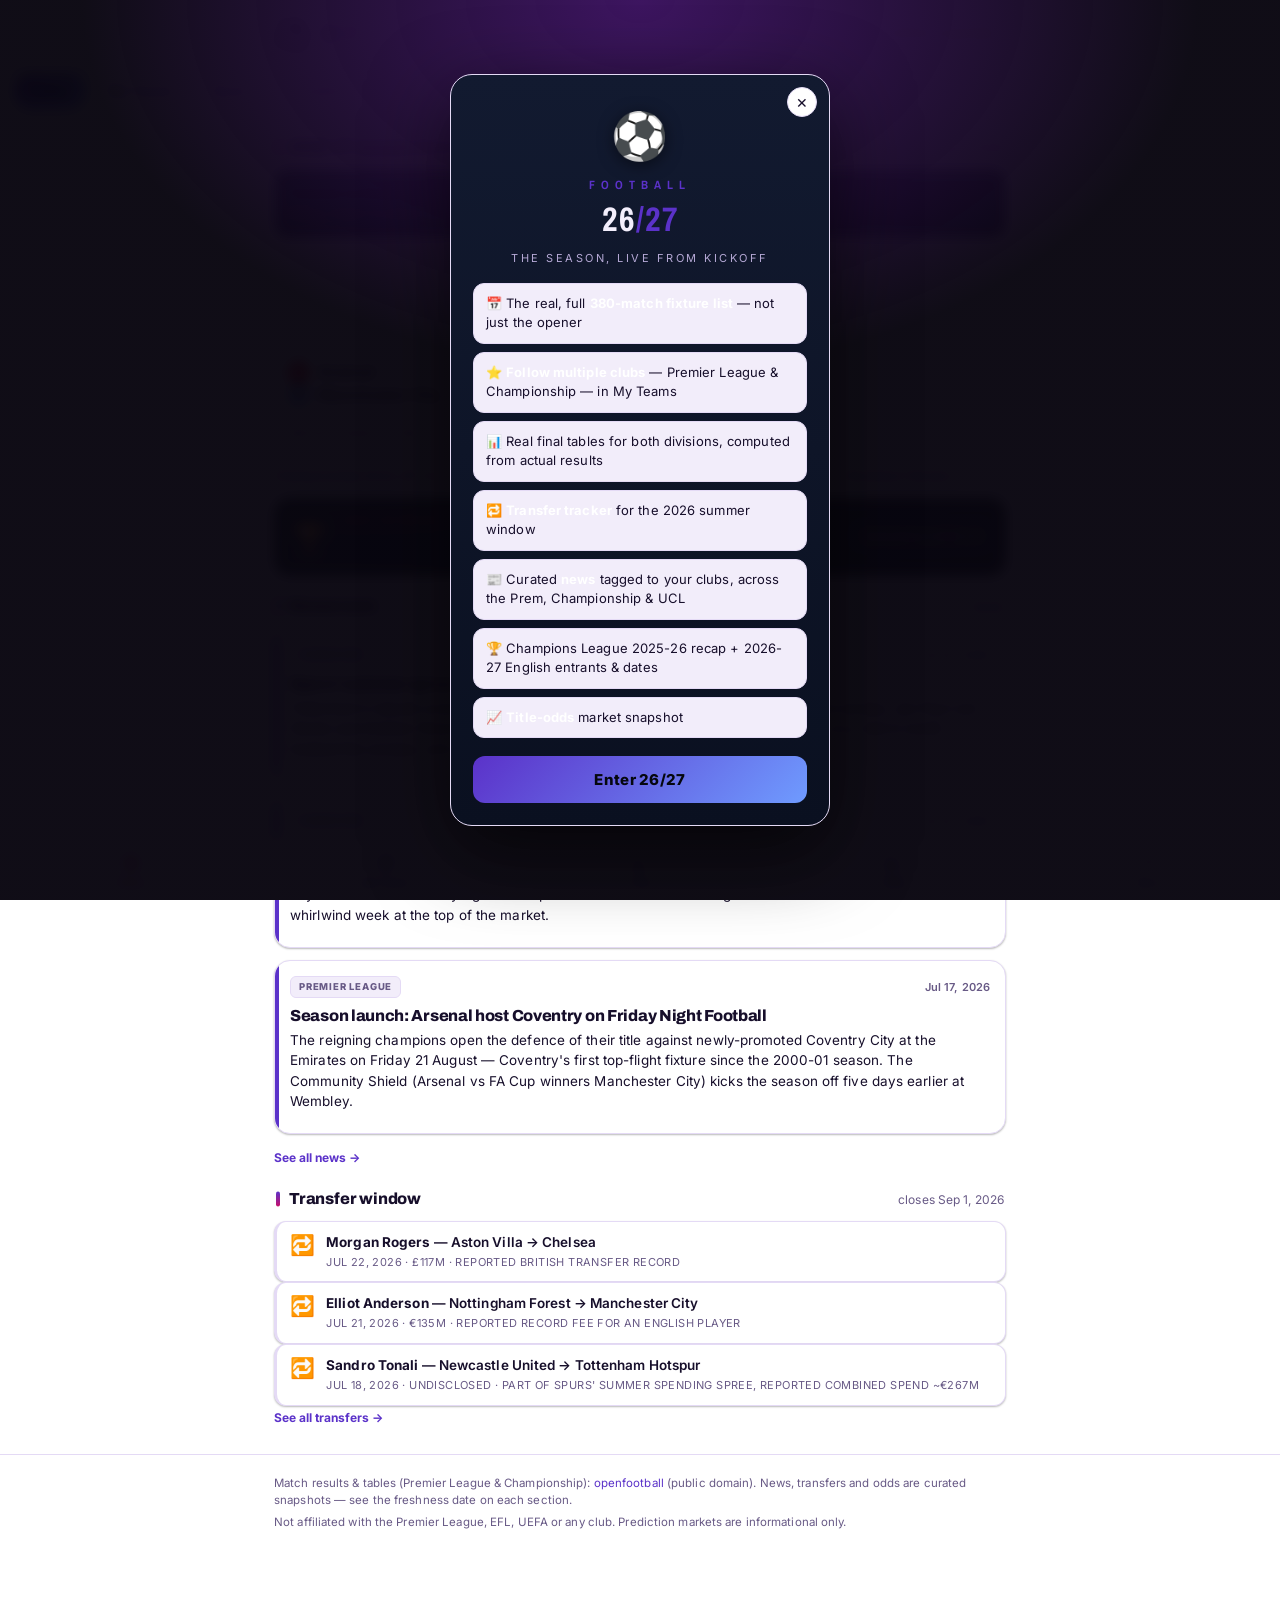
==== football-hub/index.html @ 328b657c "Rebrand: "Premier League 26/27" -> "Football 26/27 Season" Swap the eyebrow/short brand from PREMIER" ====
<!DOCTYPE html>
<html lang="en">
<head>
<meta charset="utf-8" />
<meta name="viewport" content="width=device-width, initial-scale=1, viewport-fit=cover" />
<meta name="theme-color" content="#0a0713" media="(prefers-color-scheme: dark)" />
<meta name="theme-color" content="#f8f5fc" media="(prefers-color-scheme: light)" />
<meta name="color-scheme" content="dark light" />
<meta name="description" content="Football 26/27 Season — one-stop live hub for the new season across the Premier League, Championship and UEFA Champions League: table, the real full fixture list, favourite-club tracking, news, transfers, and prediction markets." />
<meta name="apple-mobile-web-app-capable" content="yes" />
<meta name="mobile-web-app-capable" content="yes" />
<meta name="apple-mobile-web-app-status-bar-style" content="black-translucent" />
<meta name="apple-mobile-web-app-title" content="Football 26/27" />
<meta name="format-detection" content="telephone=no" />
<title>Football 26/27 Season — Live Hub</title>
<link rel="icon" href="data:image/svg+xml,%3Csvg xmlns='http://www.w3.org/2000/svg' viewBox='0 0 100 100'%3E%3Ctext y='.9em' font-size='90'%3E%E2%9A%BD%3C/text%3E%3C/svg%3E" />
<link rel="apple-touch-icon" href="icon.svg" />
<link rel="manifest" href="manifest.webmanifest" />
<link rel="preconnect" href="https://fonts.googleapis.com" />
<link rel="preconnect" href="https://fonts.gstatic.com" crossorigin />
<link href="https://fonts.googleapis.com/css2?family=Archivo:wght@500;600;700;800&family=Archivo+Narrow:wght@600;700;800&family=Inter:wght@400;500;600;700&display=swap" rel="stylesheet" />
<link rel="stylesheet" href="assets/styles.css" />
</head>
<body>
<div id="ptr" class="ptr" aria-hidden="true"><span class="ptr-spin"></span></div>
<header class="app-header">
  <div class="wrap header-inner">
    <div class="brand">
      <span class="brand-ball">⚽</span>
      <div class="brand-text">
        <span class="brand-eyebrow">Football</span>
        <h1>26<span>/27</span></h1>
        <p>Prem · Championship · UCL · My Teams</p>
      </div>
    </div>
    <div class="header-right">
      <button class="fav-btn" id="favBtn" title="Choose your club">⭐ <span id="favBtnLabel">Club</span></button>
      <div class="live-pill" id="livePill" title="Data freshness">
        <span class="dot"></span><span id="liveLabel">Loading…</span>
      </div>
    </div>
  </div>
</header>

<div class="fav-sheet" id="favSheet" hidden>
  <div class="fav-panel">
    <div class="fav-head"><h3>Choose your clubs</h3><button id="favClose" class="fav-x">✕</button></div>
    <input id="favSearch" type="search" placeholder="Search 44 clubs — Premier League &amp; Championship…" />
    <div class="fav-list" id="favList"></div>
  </div>
</div>

<nav class="tabs" id="tabs">
  <button class="tab is-active" data-view="today">Today</button>
  <button class="tab" data-view="myteams">My Teams</button>
  <button class="tab" data-view="news">News</button>
  <button class="tab" data-view="transfers">Transfers</button>
  <button class="tab" data-view="table">Table</button>
  <button class="tab" data-view="fixtures">Fixtures</button>
  <button class="tab" data-view="teams">Teams</button>
  <button class="tab" data-view="ucl">Champions League</button>
  <button class="tab" data-view="odds">Odds</button>
</nav>

<main class="wrap" id="main">
  <div id="view" class="view"></div>
</main>

<nav class="bottom-nav" id="bottomNav">
  <button class="navbtn on" data-view="today">
    <svg viewBox="0 0 24 24" aria-hidden="true"><path d="M3 11l9-8 9 8M5 9v11h5v-6h4v6h5V9"/></svg><span>Home</span>
  </button>
  <button class="navbtn" data-view="myteams">
    <svg viewBox="0 0 24 24" aria-hidden="true"><path d="M12 17.3l-5.5 3 1.5-6L3 10l6.2-.5L12 4l2.8 5.5L21 10l-5 4.3 1.5 6z"/></svg><span>My Teams</span>
  </button>
  <button class="navbtn" data-view="table">
    <svg viewBox="0 0 24 24" aria-hidden="true"><path d="M4 20V10M10 20V4M16 20v-7M22 20H2"/></svg><span>Table</span>
  </button>
  <button class="navbtn" data-view="odds">
    <svg viewBox="0 0 24 24" aria-hidden="true"><path d="M3 3v18h18M7 15l4-5 3 3 5-7"/></svg><span>Odds</span>
  </button>
  <button class="navbtn" id="moreBtn">
    <svg viewBox="0 0 24 24" aria-hidden="true"><circle cx="5" cy="12" r="1.6"/><circle cx="12" cy="12" r="1.6"/><circle cx="19" cy="12" r="1.6"/></svg><span>More</span>
  </button>
</nav>

<div class="fav-sheet" id="moreSheet" hidden>
  <div class="fav-panel">
    <div class="fav-head"><h3>All sections</h3><button id="moreClose" class="fav-x">✕</button></div>
    <div class="more-list" id="moreList"></div>
  </div>
</div>

<footer class="app-footer">
  <div class="wrap">
    <p>Match results &amp; tables (Premier League &amp; Championship): <a href="https://github.com/openfootball/football.json" target="_blank" rel="noopener">openfootball</a> (public domain). News, transfers and odds are curated snapshots — see the freshness date on each section.</p>
    <p>Not affiliated with the Premier League, EFL, UEFA or any club. Prediction markets are informational only.</p>
  </div>
</footer>

<div id="toast" class="toast" hidden></div>

<div class="launch" id="launch" hidden>
  <div class="launch-card">
    <button class="fav-x launch-x" id="launchClose" aria-label="Close">✕</button>
    <div class="launch-mark">⚽</div>
    <span class="launch-eyebrow">Football</span>
    <h2 class="launch-title">26<span>/27</span></h2>
    <p class="launch-sub">The season, live from kickoff</p>
    <ul class="launch-list">
      <li>📅 The real, full <b>380-match fixture list</b> — not just the opener</li>
      <li>⭐ <b>Follow multiple clubs</b> — Premier League &amp; Championship — in My Teams</li>
      <li>📊 Real final tables for both divisions, computed from actual results</li>
      <li>🔁 <b>Transfer tracker</b> for the 2026 summer window</li>
      <li>📰 Curated <b>news</b> tagged to your clubs, across the Prem, Championship &amp; UCL</li>
      <li>🏆 Champions League 2025-26 recap + 2026-27 English entrants &amp; dates</li>
      <li>📈 <b>Title-odds</b> market snapshot</li>
    </ul>
    <button class="launch-enter" id="launchEnter">Enter 26/27</button>
  </div>
</div>

<script src="assets/app.js"></script>
<script>
  if ('serviceWorker' in navigator && location.protocol.startsWith('http')) {
    window.addEventListener('load', () => {
      navigator.serviceWorker.register('sw.js').then(reg => {
        reg.update();
        document.addEventListener('visibilitychange', () => { if (!document.hidden) reg.update(); });
        reg.addEventListener('updatefound', () => {
          const nw = reg.installing;
          if (nw) nw.addEventListener('statechange', () => {
            if (nw.state === 'installed' && navigator.serviceWorker.controller) nw.postMessage('skipWaiting');
          });
        });
      }).catch(() => {});
      let reloaded = false;
      navigator.serviceWorker.addEventListener('controllerchange', () => {
        if (reloaded) return; reloaded = true; location.reload();
      });
    });
  }
</script>
</body>
</html>
---- football-hub/assets/styles.css ----
:root{
  --bg:#0a0713; --bg2:#130c22; --card:#1a1130; --card2:#241a3f;
  --ink:#f3eefc; --muted:#a191c4; --line:#33254f;
  --accent:#ff2882; --accent2:#8c5cff; --warn:#ffb547; --live:#ff4d62;
  --gold:#ffd166; --radius:16px;
  --maxw:760px;
}
*{box-sizing:border-box}
html,body{margin:0;padding:0}
body{
  background:radial-gradient(1200px 640px at 50% -12%, #3d1560 0%, #08050f 58%) fixed;
  color:var(--ink);
  font:15px/1.5 -apple-system,BlinkMacSystemFont,"Segoe UI",Roboto,Helvetica,Arial,sans-serif;
  -webkit-font-smoothing:antialiased; padding-bottom:60px;
}
a{color:var(--accent2);text-decoration:none}
.wrap{max-width:var(--maxw);margin:0 auto;padding:0 14px}

/* Header */
.app-header{position:sticky;top:0;z-index:30;background:rgba(11,16,32,.82);backdrop-filter:blur(12px);border-bottom:1px solid var(--line)}
.header-inner{display:flex;align-items:center;justify-content:space-between;padding-top:10px;padding-bottom:10px}
.brand{display:flex;align-items:center;gap:10px}
.brand-ball{font-size:30px;filter:drop-shadow(0 2px 4px rgba(0,0,0,.4))}
.brand-text h1{margin:0;font-size:19px;letter-spacing:.3px;font-weight:800}
.brand-text h1 span{color:var(--accent)}
.brand-text p{margin:0;font-size:11px;color:var(--muted);text-transform:uppercase;letter-spacing:1.5px}
.live-pill{display:flex;align-items:center;gap:7px;font-size:12px;font-weight:700;background:var(--card);border:1px solid var(--line);padding:6px 11px;border-radius:999px;color:var(--muted)}
.live-pill .dot{width:8px;height:8px;border-radius:50%;background:var(--muted)}
.live-pill.ok .dot{background:var(--accent);box-shadow:0 0 0 0 rgba(61,220,151,.7);animation:pulse 2s infinite}
.live-pill.ok{color:var(--accent)}
.live-pill.warn .dot{background:var(--warn)} .live-pill.warn{color:var(--warn)}
@keyframes pulse{0%{box-shadow:0 0 0 0 rgba(61,220,151,.6)}70%{box-shadow:0 0 0 7px rgba(61,220,151,0)}100%{box-shadow:0 0 0 0 rgba(61,220,151,0)}}

/* Tabs */
.tabs{position:sticky;top:54px;z-index:20;background:rgba(11,16,32,.9);backdrop-filter:blur(10px);display:flex;gap:6px;overflow-x:auto;padding:8px 14px;border-bottom:1px solid var(--line);-webkit-overflow-scrolling:touch;scrollbar-width:none}
.tabs::-webkit-scrollbar{display:none}
.tab{flex:0 0 auto;background:var(--card);color:var(--muted);border:1px solid var(--line);padding:8px 15px;border-radius:999px;font-size:13px;font-weight:700;cursor:pointer;white-space:nowrap;transition:.15s}
.tab.is-active{background:linear-gradient(135deg,var(--accent2),#7aa2ff);color:#08122e;border-color:transparent}

main{padding-top:16px}
.view{animation:fade .25s ease}
@keyframes fade{from{opacity:0;transform:translateY(4px)}to{opacity:1;transform:none}}

/* Section heads */
.sec-title{display:flex;align-items:baseline;justify-content:space-between;margin:18px 2px 10px}
.sec-title h2{margin:0;font-size:16px;font-weight:800}
.sec-title .meta{font-size:12px;color:var(--muted)}
.subtle{color:var(--muted);font-size:12.5px}

/* Match card */
.match{display:block;background:var(--card);border:1px solid var(--line);border-radius:14px;padding:11px 13px;margin-bottom:9px}
.match .top{display:flex;justify-content:space-between;align-items:center;font-size:11px;color:var(--muted);margin-bottom:8px;gap:8px}
.match .rows{display:grid;grid-template-columns:1fr auto;gap:4px 10px;align-items:center}
.team{display:flex;align-items:center;gap:9px;min-width:0}
.team .flag{font-size:21px;line-height:1;flex:0 0 auto}
.team .name{font-weight:700;white-space:nowrap;overflow:hidden;text-overflow:ellipsis}
.team.win .name{color:#fff}
.team.loss .name{color:var(--muted)}
.score{font-variant-numeric:tabular-nums;font-weight:800;font-size:17px;min-width:20px;text-align:center}
.score.dim{color:var(--muted);font-weight:700}
.badge{font-size:10px;font-weight:800;letter-spacing:.5px;padding:3px 7px;border-radius:6px;text-transform:uppercase}
.badge.ft{background:#22305c;color:#aebbe6}
.badge.live{background:var(--live);color:#fff;animation:blink 1.4s infinite}
.badge.soon{background:#243a2f;color:var(--accent)}
.badge.sched{background:#222b4d;color:var(--muted)}
@keyframes blink{50%{opacity:.55}}
.match .foot{display:flex;flex-wrap:wrap;gap:6px 12px;margin-top:9px;padding-top:9px;border-top:1px dashed var(--line);font-size:11.5px;color:var(--muted)}
.match .foot .tv{color:var(--ink);font-weight:600}
.kick{font-variant-numeric:tabular-nums;font-weight:700;color:var(--ink)}
.kick small{color:var(--muted);font-weight:500}
.scorers{margin-top:8px;font-size:11px;color:var(--muted);display:flex;flex-wrap:wrap;gap:2px 14px}
.scorers b{color:var(--ink);font-weight:600}

/* Filters */
.filters{display:flex;gap:8px;flex-wrap:wrap;margin-bottom:6px;position:sticky;top:104px;z-index:10;padding:8px 0;background:linear-gradient(var(--bg),rgba(11,16,32,.0))}
.filters input,.filters select{background:var(--card);border:1px solid var(--line);color:var(--ink);border-radius:10px;padding:9px 11px;font-size:13px;font-weight:600;min-width:0}
.filters input{flex:1}
.daygroup{margin-bottom:6px}
.daygroup .dayhead{position:sticky;top:150px;z-index:5;font-size:12px;font-weight:800;letter-spacing:.5px;text-transform:uppercase;color:var(--accent);background:var(--bg);padding:10px 2px 6px}

/* Group/standings */
.grid{display:grid;grid-template-columns:1fr;gap:12px}
@media(min-width:560px){.grid.two{grid-template-columns:1fr 1fr}}
.gcard{background:var(--card);border:1px solid var(--line);border-radius:14px;overflow:hidden}
.gcard h3{margin:0;padding:11px 13px;font-size:14px;background:var(--card2);border-bottom:1px solid var(--line);display:flex;justify-content:space-between}
.gcard h3 .tag{color:var(--muted);font-weight:600;font-size:11px}
table.stand{width:100%;border-collapse:collapse;font-size:12.5px}
table.stand th,table.stand td{padding:7px 8px;text-align:center}
table.stand th{color:var(--muted);font-weight:700;font-size:10.5px;text-transform:uppercase;letter-spacing:.4px;border-bottom:1px solid var(--line)}
table.stand td.t{text-align:left;font-weight:700}
table.stand td.t .flag{margin-right:7px}
table.stand tr.qual td.pos{color:var(--accent);font-weight:800}
table.stand tr td.pos{color:var(--muted);font-weight:700}
table.stand td.pts{font-weight:800;color:#fff}
table.stand tbody tr+tr td{border-top:1px solid rgba(38,49,90,.5)}

/* Teams */
.tgrid{display:grid;grid-template-columns:repeat(auto-fill,minmax(150px,1fr));gap:9px}
.tcard{background:var(--card);border:1px solid var(--line);border-radius:12px;padding:11px 12px;display:flex;align-items:center;gap:10px}
.tcard .flag{font-size:26px}
.tcard .nm{font-weight:700;font-size:13.5px;line-height:1.2}
.tcard .gp{font-size:11px;color:var(--muted)}

/* Venues */
.vcard{background:var(--card);border:1px solid var(--line);border-radius:14px;padding:13px;margin-bottom:10px}
.vcard .vh{display:flex;justify-content:space-between;align-items:flex-start;gap:10px}
.vcard h3{margin:0;font-size:15px}
.vcard .city{color:var(--muted);font-size:12.5px;margin-top:2px}
.vcard .cc{font-size:22px}
.vmeta{display:flex;flex-wrap:wrap;gap:6px;margin-top:10px}
.chip{font-size:11px;font-weight:700;background:var(--card2);border:1px solid var(--line);color:var(--muted);padding:4px 9px;border-radius:999px}
.chip.hot{color:var(--gold);border-color:#5a4a1e}
.chip.acc{color:var(--accent)}

/* Predictions */
.banner{background:linear-gradient(135deg,#1b2a52,#162043);border:1px solid var(--line);border-radius:14px;padding:14px;margin-bottom:14px;font-size:13px;color:var(--muted)}
.banner b{color:var(--ink)}
.odds-row{display:flex;align-items:center;gap:11px;background:var(--card);border:1px solid var(--line);border-radius:12px;padding:10px 12px;margin-bottom:8px}
.odds-row .rank{font-weight:800;color:var(--muted);width:20px;text-align:center;font-variant-numeric:tabular-nums}
.odds-row .flag{font-size:22px}
.odds-row .nm{font-weight:700;flex:1}
.odds-row .bar{flex:1.4;height:8px;background:#0d1430;border-radius:999px;overflow:hidden;max-width:160px}
.odds-row .bar i{display:block;height:100%;background:linear-gradient(90deg,var(--accent2),var(--accent));border-radius:999px}
.odds-row .pct{font-weight:800;font-variant-numeric:tabular-nums;width:48px;text-align:right}
.btnrow{display:flex;gap:10px;margin:14px 0}
.btn{flex:1;text-align:center;background:linear-gradient(135deg,var(--accent2),#7aa2ff);color:#08122e;font-weight:800;padding:12px;border-radius:12px}
.btn.alt{background:var(--card);color:var(--ink);border:1px solid var(--line)}

/* News & commentary */
.news{display:flex;flex-direction:column;gap:8px}
.news-item{display:flex;gap:11px;align-items:flex-start;background:var(--card);border:1px solid var(--line);border-left:3px solid var(--accent);border-radius:12px;padding:11px 13px}
.news-item .ni-ic{font-size:20px;line-height:1.2;flex:0 0 auto}
.news-item .ni-text{font-weight:600;font-size:13.5px;line-height:1.35}
.news-item .ni-meta{font-size:11px;color:var(--muted);margin-top:3px;text-transform:uppercase;letter-spacing:.4px}

/* Clickable news teasers */
.news-link{width:100%;text-align:left;cursor:pointer;font:inherit;color:inherit}
.news-link:active{transform:scale(.995)}
.meta-link{background:none;border:0;color:var(--accent2);font-size:12px;font-weight:700;cursor:pointer;padding:0}

.empty{text-align:center;color:var(--muted);padding:40px 10px;font-size:13.5px}
.app-footer{margin-top:26px;border-top:1px solid var(--line);padding:16px 0;color:var(--muted);font-size:11.5px}
.app-footer p{margin:4px 0}
.hint{font-size:11.5px;color:var(--muted);margin:2px 2px 12px}

/* =====================================================================
   MODERN / iOS ADDITIONS
   ===================================================================== */
*{ -webkit-tap-highlight-color:transparent }
body{ padding-bottom:calc(72px + env(safe-area-inset-bottom)); overscroll-behavior-y:none }
.wrap{ padding-left:max(14px,env(safe-area-inset-left)); padding-right:max(14px,env(safe-area-inset-right)) }
.app-header{ padding-top:env(safe-area-inset-top) }
.tabs{ top:calc(54px + env(safe-area-inset-top)) }
.filters{ top:calc(104px + env(safe-area-inset-top)) }
.daygroup .dayhead{ top:calc(150px + env(safe-area-inset-top)) }
.tab,.navbtn,.chipbtn,.cmt-chip,.btn,.fav-btn,.fav-item{ touch-action:manipulation }

/* Header right cluster + favourite button */
.header-right{display:flex;align-items:center;gap:8px}
.fav-btn{background:var(--card);border:1px solid var(--line);color:var(--muted);font-size:12px;font-weight:800;
  padding:6px 11px;border-radius:999px;cursor:pointer;display:flex;align-items:center;gap:5px;white-space:nowrap}
.fav-btn.set{color:var(--gold);border-color:#5a4a1e}
.fav-btn span{max-width:90px;overflow:hidden;text-overflow:ellipsis}

/* Favourite picker sheet */
.fav-sheet{position:fixed;inset:0;z-index:60;background:rgba(4,8,20,.6);backdrop-filter:blur(4px);
  display:flex;align-items:flex-end;justify-content:center}
.fav-sheet[hidden]{display:none}   /* author display must not override the hidden attribute */
.fav-panel{background:var(--bg2);border:1px solid var(--line);border-radius:18px 18px 0 0;width:100%;max-width:var(--maxw);
  max-height:80vh;display:flex;flex-direction:column;padding:14px;padding-bottom:calc(14px + env(safe-area-inset-bottom));animation:sheet .25s ease}
@keyframes sheet{from{transform:translateY(30px);opacity:0}to{transform:none;opacity:1}}
@media(min-width:560px){.fav-sheet{align-items:center}.fav-panel{border-radius:18px}}
.fav-head{display:flex;justify-content:space-between;align-items:center;margin-bottom:10px}
.fav-head h3{margin:0;font-size:16px}
.fav-x{background:var(--card);border:1px solid var(--line);color:var(--ink);border-radius:999px;width:30px;height:30px;cursor:pointer;font-size:14px}
#favSearch{background:var(--card);border:1px solid var(--line);color:var(--ink);border-radius:10px;padding:10px 12px;font-size:14px;margin-bottom:10px}
.fav-list{overflow-y:auto;display:grid;grid-template-columns:1fr 1fr;gap:7px;-webkit-overflow-scrolling:touch}
.fav-item{display:flex;align-items:center;gap:8px;background:var(--card);border:1px solid var(--line);color:var(--ink);
  border-radius:10px;padding:10px;font-size:13px;font-weight:700;cursor:pointer;text-align:left}
.fav-item.on{border-color:var(--accent2);background:var(--card2)}
.fav-item .flag{font-size:20px}

/* "More" menu (full section switcher from the bottom bar) */
.more-list{display:grid;grid-template-columns:1fr 1fr;gap:8px;overflow-y:auto;-webkit-overflow-scrolling:touch}
.more-item{display:flex;align-items:center;gap:11px;background:var(--card);border:1px solid var(--line);color:var(--ink);
  border-radius:12px;padding:14px 13px;font-size:14px;font-weight:700;cursor:pointer;text-align:left;transition:.15s}
.more-item.on{border-color:var(--accent2);background:var(--card2);color:var(--accent2)}
.more-item .mi-ic{font-size:20px;line-height:1}
.more-build{grid-column:1 / -1;text-align:center;font-size:10.5px;font-weight:700;color:var(--muted);
  letter-spacing:.2px;padding-top:6px;margin-top:2px;border-top:1px dashed var(--line)}

/* iOS bottom navigation */
.bottom-nav{position:fixed;left:0;right:0;bottom:0;z-index:40;display:flex;justify-content:space-around;
  background:rgba(11,16,32,.92);backdrop-filter:blur(14px);border-top:1px solid var(--line);
  padding:6px 4px calc(6px + env(safe-area-inset-bottom))}
.navbtn{flex:1;background:none;border:0;color:var(--muted);display:flex;flex-direction:column;align-items:center;gap:3px;
  padding:6px 2px;cursor:pointer;font-size:10px;font-weight:700}
.navbtn svg{width:22px;height:22px;fill:none;stroke:currentColor;stroke-width:2;stroke-linecap:round;stroke-linejoin:round}
.navbtn.on{color:var(--accent)}
.navbtn.on svg{stroke:var(--accent)}

/* Favourite team banner / section */
.fav-wrap{margin-bottom:6px}
.fav-banner{display:flex;align-items:center;gap:14px;background:linear-gradient(135deg,#16224a,#101936);
  border:1px solid var(--line);border-left:4px solid var(--gold);border-radius:16px;padding:14px;margin-bottom:12px}
.fav-banner .fav-flag{font-size:42px;line-height:1}
.fav-banner h2{margin:0;font-size:22px;font-weight:800;letter-spacing:.3px}
.fav-banner .fav-sub{font-size:12px;color:var(--muted);text-transform:uppercase;letter-spacing:.8px;margin-top:3px;display:flex;align-items:center;gap:8px}

/* Live hero panel */
.live-hero{background:linear-gradient(135deg,#16224a,#101936);border:1px solid var(--line);border-radius:18px;padding:14px;margin-bottom:14px}
.live-hero.is-live{border-color:rgba(255,77,98,.45)}
.lh-top{display:flex;justify-content:space-between;align-items:center;font-size:11px;color:var(--muted);text-transform:uppercase;letter-spacing:.6px;margin-bottom:12px}
.lh-min{font-weight:800;color:var(--live)}
.lh-teams{display:grid;grid-template-columns:1fr auto 1fr;align-items:center;gap:10px;margin-bottom:6px}
.lh-team{display:flex;flex-direction:column;align-items:center;gap:6px;text-align:center;min-width:0}
.lh-team .flag{font-size:38px;line-height:1}
.lh-team .nm{font-weight:700;font-size:13px;white-space:nowrap;overflow:hidden;text-overflow:ellipsis;max-width:100%}
.lh-score{font-size:30px;font-weight:800;font-variant-numeric:tabular-nums;text-align:center;white-space:nowrap}
.lh-score small{display:block;font-size:10px;color:var(--muted);font-weight:700;text-transform:uppercase;letter-spacing:.5px;margin-top:2px}
.statbars{display:flex;flex-direction:column;gap:10px;margin-top:10px}
.statbar{display:grid;grid-template-columns:42px 1fr 42px;align-items:center;gap:8px;font-size:12px;font-weight:700;font-variant-numeric:tabular-nums}
.statbar .lbl{grid-column:1/4;text-align:center;color:var(--muted);font-size:10px;text-transform:uppercase;letter-spacing:.5px;margin-bottom:-5px}
.sb-track{height:8px;background:#0d1430;border-radius:999px;overflow:hidden;display:flex}
.sb-track i{height:100%}
.sb-track .a{background:linear-gradient(90deg,var(--accent2),#7aa2ff)}
.sb-track .b{background:linear-gradient(90deg,#ff7d57,var(--live))}
.match-meta{display:flex;flex-wrap:wrap;gap:6px 14px;margin-top:12px;font-size:11.5px;color:var(--muted)}

/* Countdown */
.countdown{display:flex;gap:8px;justify-content:center;margin:12px 0 2px}
.cd-box{background:var(--card2);border:1px solid var(--line);border-radius:10px;padding:8px 10px;min-width:52px;text-align:center}
.cd-box b{display:block;font-size:20px;font-weight:800;font-variant-numeric:tabular-nums}
.cd-box span{font-size:9px;color:var(--muted);text-transform:uppercase;letter-spacing:.5px}

/* Commentary picker + timeline */
.cmt-pick{display:flex;gap:8px;overflow-x:auto;padding-bottom:8px;scrollbar-width:none;margin-bottom:8px}
.cmt-pick::-webkit-scrollbar{display:none}
.cmt-chip{flex:0 0 auto;background:var(--card);border:1px solid var(--line);color:var(--ink);border-radius:12px;padding:8px 12px;font-size:14px;font-weight:700;cursor:pointer;white-space:nowrap;display:flex;gap:6px;align-items:center}
.cmt-chip.on{border-color:var(--accent2);background:var(--card2)}
.cmt-chip .ldot{width:7px;height:7px;border-radius:50%;background:var(--live);animation:blink 1.4s infinite}
.timeline{list-style:none;margin:0;padding:0}
.timeline li{display:grid;grid-template-columns:44px 1fr;gap:10px;padding:10px 0;border-bottom:1px solid rgba(38,49,90,.4)}
.tl-min{font-weight:800;color:var(--accent);font-variant-numeric:tabular-nums;font-size:12px;text-align:right;padding-top:1px}
.tl-body{font-size:13.5px;line-height:1.4}
.tl-goal .tl-body{font-weight:700}
.tl-var .tl-body{color:var(--warn)}
.tl-ft .tl-body,.tl-ht .tl-body{font-weight:700;color:#fff}
.tl-tag{display:inline-block;font-size:10px;font-weight:800;text-transform:uppercase;letter-spacing:.4px;padding:2px 6px;border-radius:6px;background:#3a2a52;color:#e0b3ff;margin-right:6px}

/* Player stat table */
.stat-controls{display:flex;gap:7px;overflow-x:auto;padding-bottom:8px;margin-bottom:8px;scrollbar-width:none}
.stat-controls::-webkit-scrollbar{display:none}
.chipbtn{flex:0 0 auto;background:var(--card);border:1px solid var(--line);color:var(--muted);padding:8px 14px;border-radius:999px;font-size:13px;font-weight:700;cursor:pointer;white-space:nowrap}
.chipbtn.on{background:linear-gradient(135deg,var(--accent2),#7aa2ff);color:#08122e;border-color:transparent}
.ptable-wrap{overflow-x:auto;border:1px solid var(--line);border-radius:14px;background:var(--card);-webkit-overflow-scrolling:touch}
table.ptable{width:100%;border-collapse:collapse;font-size:12.5px;min-width:480px}
table.ptable th,table.ptable td{padding:10px 8px;text-align:center;white-space:nowrap}
table.ptable th{position:sticky;top:0;background:var(--card2);color:var(--muted);font-size:10px;text-transform:uppercase;letter-spacing:.4px;z-index:1}
table.ptable td.pl{text-align:left;font-weight:700}
table.ptable td.tm{text-align:left;color:var(--muted)}
table.ptable td.rt{font-weight:800;color:var(--accent)}
table.ptable td.rk{color:var(--muted);font-weight:700}
table.ptable tbody tr+tr td{border-top:1px solid rgba(38,49,90,.5)}

/* Awards */
.award{background:var(--card);border:1px solid var(--line);border-radius:16px;overflow:hidden;margin-bottom:16px}
.award .ah{display:flex;align-items:center;gap:12px;padding:14px;background:var(--card2);border-bottom:1px solid var(--line)}
.award .ah .em{font-size:26px}
.award .ah h3{margin:0;font-size:16px}
.award .ah p{margin:2px 0 0;font-size:11px;color:var(--muted)}
.alist{list-style:none;margin:0;padding:4px 0}
.alist li{display:grid;grid-template-columns:26px 26px 1fr auto;align-items:center;gap:11px;padding:10px 14px}
.alist li+li{border-top:1px solid rgba(38,49,90,.45)}
.alist .ar{font-weight:800;color:var(--muted);text-align:center}
.alist li:nth-child(1) .ar{color:var(--gold);font-size:16px}
.alist .flag{font-size:22px}
.alist .anm{font-weight:700}
.alist .asub{font-size:11px;color:var(--muted);margin-top:1px}
.alist .aval{font-weight:800;font-size:18px;font-variant-numeric:tabular-nums;text-align:right}
.alist .aval small{display:block;font-size:9.5px;color:var(--muted);font-weight:700;text-transform:uppercase;letter-spacing:.4px}

/* Team performance leaders */
.perf{display:flex;flex-direction:column;gap:7px;margin-bottom:6px}
.perf-row{display:grid;grid-template-columns:22px 24px 1fr auto auto;align-items:center;gap:10px;background:var(--card);border:1px solid var(--line);border-radius:12px;padding:9px 12px}
.perf-rk{font-weight:800;color:var(--muted);text-align:center}
.perf .flag{font-size:21px}
.perf-nm{font-weight:700}
.perf-pts{font-weight:800;font-variant-numeric:tabular-nums}
.perf-pts small{font-size:10px;color:var(--muted);font-weight:700;margin-left:2px}

/* Form dots */
.form{display:inline-flex;gap:3px}
.form b{width:15px;height:15px;border-radius:4px;font-size:9px;line-height:15px;text-align:center;font-weight:800;color:#0b1020}
.form .W{background:var(--accent)} .form .D{background:var(--warn)} .form .L{background:var(--live);color:#fff}

/* Live odds rows */
.lodds{background:var(--card);border:1px solid var(--line);border-radius:14px;padding:12px;margin-bottom:10px}
.lo-top{display:flex;justify-content:space-between;gap:8px;font-size:11.5px;color:var(--muted);margin-bottom:9px}
.lo-top b{color:var(--ink)}
.lo-3{display:grid;grid-template-columns:1fr 1fr 1fr;gap:8px}
.lo-cell{background:var(--card2);border:1px solid var(--line);border-radius:10px;padding:9px 8px;text-align:center}
.lo-cell .lc-k{font-size:10px;color:var(--muted);text-transform:uppercase;letter-spacing:.4px;white-space:nowrap;overflow:hidden;text-overflow:ellipsis}
.lo-cell .lc-v{font-weight:800;font-size:17px;font-variant-numeric:tabular-nums;margin-top:3px}
.lo-cell .lc-bar{height:5px;background:#0d1430;border-radius:999px;margin-top:7px;overflow:hidden}
.lo-cell .lc-bar i{display:block;height:100%;background:linear-gradient(90deg,var(--accent2),var(--accent));transition:width .6s ease}

.note{font-size:11px;color:var(--muted);font-style:italic;margin:6px 2px 14px}

/* ---------- Smooth screen transitions & clear card definition ---------- */
html{scroll-behavior:smooth}
.view.swap{animation:fade .24s ease}
@keyframes fade{from{opacity:0;transform:translateY(6px)}to{opacity:1;transform:none}}
@media (prefers-reduced-motion: reduce){ .view,.view.swap{animation:none} html{scroll-behavior:auto} }
/* Defined borders + subtle elevation so sections never blur together */
.match,.report,.live-hero,.fav-banner,.gcard,.vcard,.award,.lodds,.tcard,.perf-row,
.odds-row,.news-item,.ptable-wrap,.cd-box,.rp-motm,.rp-ratings{
  box-shadow:0 1px 2px rgba(0,0,0,.28); border-color:var(--line);
}
.tab,.cmt-chip,.chipbtn{transition:background .15s ease,color .15s ease,border-color .15s ease}
/* Guard against text overlap in tight header on small phones */
.header-inner{gap:10px}
.brand-text h1{white-space:nowrap}
@media (max-width:380px){
  .brand-text p{display:none}
  .fav-btn span{max-width:54px}
  .live-pill{padding:6px 9px}
}

/* ---------- Curated editorial report cards ---------- */
.report{background:var(--card);border:1px solid var(--line);border-radius:16px;padding:15px;margin-bottom:12px;position:relative;overflow:hidden}
.report::before{content:"";position:absolute;left:0;top:0;bottom:0;width:4px;background:var(--accent2)}
.report.report-rep::before{background:var(--accent)}
.report.report-prev::before{background:var(--accent2)}
.report.report-brief::before{background:var(--gold)}
.rp-head{display:flex;justify-content:space-between;align-items:center;margin-bottom:8px}
.rp-tag{font-size:9.5px;font-weight:800;letter-spacing:.8px;text-transform:uppercase;padding:3px 8px;border-radius:6px;background:var(--card2);color:var(--muted);border:1px solid var(--line)}
.report-rep .rp-tag{color:var(--accent)} .report-prev .rp-tag{color:var(--accent2)} .report-brief .rp-tag{color:var(--gold)}
.rp-when{font-size:11px;color:var(--muted);font-weight:600}
.rp-title{margin:0 0 4px;font-size:16px;line-height:1.25;font-weight:800}
.rp-dek{margin:0 0 8px;font-size:13px;color:var(--muted);line-height:1.4}
.rp-body p{margin:0 0 7px;font-size:13.5px;line-height:1.5}
.rp-form{display:flex;flex-wrap:wrap;gap:8px 18px;margin:2px 0 9px;font-size:12px}
.rp-form span{display:inline-flex;align-items:center;gap:7px}
.rp-motm{font-size:12.5px;margin:4px 0 8px;background:var(--card2);border:1px solid var(--line);border-radius:9px;padding:8px 10px}
.rp-stats{display:flex;flex-wrap:wrap;gap:6px;margin-bottom:8px}
.rp-chip{font-size:11px;font-weight:700;background:var(--card2);border:1px solid var(--line);color:var(--ink);padding:4px 9px;border-radius:999px;font-variant-numeric:tabular-nums}
.rp-ratings{background:var(--card2);border:1px solid var(--line);border-radius:10px;padding:9px 11px;margin-bottom:8px}
.rp-label{font-size:10px;text-transform:uppercase;letter-spacing:.5px;color:var(--muted);font-weight:800;margin-bottom:6px}
.rp-rate{display:flex;justify-content:space-between;align-items:center;font-size:13px;padding:3px 0}
.rp-rate+.rp-rate{border-top:1px solid rgba(38,49,90,.4)}
.rp-rate b{font-variant-numeric:tabular-nums;color:var(--accent);font-weight:800}
.rp-by{font-size:11px;color:var(--muted);font-style:italic;border-top:1px dashed var(--line);padding-top:8px;margin-top:4px}

/* Weather + fan context */
.wx{color:var(--ink);font-weight:600}
.fan-line{display:flex;flex-wrap:wrap;gap:6px 14px;margin-top:10px;padding-top:10px;border-top:1px dashed var(--line);font-size:11.5px;color:var(--muted)}
.vfan{font-size:12px;color:var(--muted);margin:10px 0 0;line-height:1.4}
.tl-play .tl-body{color:var(--muted)}

/* ---------- Club crest badge (colour + initials, no external images) ---------- */
.crest{display:inline-flex;align-items:center;justify-content:center;border-radius:50%;
  font-weight:800;letter-spacing:.2px;flex:0 0 auto;box-shadow:0 0 0 1px rgba(0,0,0,.28)}

/* ---------- SVG vector flags ---------- */
.flagimg{width:1.5em;height:1em;border-radius:3px;object-fit:cover;vertical-align:-0.16em;
  box-shadow:0 0 0 1px rgba(0,0,0,.28);background:#0d1430}
.team .flag,.lh-team .flag,.tcard .flag,.alist .flag,.perf .flag{display:inline-flex;align-items:center}

/* ---------- iOS-native polish ---------- */
@supports(height:100dvh){ .fav-panel{max-height:80dvh} }
.tabs{ -webkit-overflow-scrolling:touch }
.fav-list{ scrollbar-width:none } .fav-list::-webkit-scrollbar{display:none}
input,select,button{ font-family:inherit }
/* Bigger, native-feeling tap targets */
@media(max-width:560px){ .tab{padding:9px 16px} }

/* ---------- System light appearance (iOS auto theme) ---------- */
@media (prefers-color-scheme: light){
  :root{
    --bg:#f8f5fc; --bg2:#ffffff; --card:#ffffff; --card2:#f2edfa;
    --ink:#170f2b; --muted:#685a86; --line:#e4daf5;
    --accent:#c8106b; --accent2:#5b32c9; --warn:#c97a16; --live:#e0334b; --gold:#c79200;
  }
  body{ background:radial-gradient(1200px 600px at 50% -10%, #ece2fb 0%, var(--bg) 55%) fixed; }
  .app-header,.tabs,.bottom-nav{ background:rgba(255,255,255,.86) }
  .badge.ft{background:#e4e9f8;color:#43507a}
  .sb-track,.lo-cell .lc-bar,.odds-row .bar{ background:#e4e9f8 }
  .form b{color:#fff}
  .flagimg{box-shadow:0 0 0 1px rgba(0,0,0,.12)}
}

/* =====================================================================
   PROFESSIONAL POLISH — typography, micro-interactions, smooth effects
   ===================================================================== */
body{ letter-spacing:.1px; text-rendering:optimizeLegibility; -moz-osx-font-smoothing:grayscale }
h1,h2,h3{ letter-spacing:-.2px } .rp-title{ letter-spacing:-.3px; text-wrap:balance }
main{ scroll-padding-top:120px }

/* Eyebrow accent bar on every section title for a designed, consistent rhythm */
.sec-title h2{ position:relative; padding-left:13px }
.sec-title h2::before{ content:""; position:absolute; left:0; top:50%; transform:translateY(-50%);
  width:4px; height:15px; border-radius:3px; background:linear-gradient(180deg,var(--accent2),var(--accent)) }

/* Smooth, tactile cards (hover lift on pointer devices, gentle press on touch) */
.match,.report,.lodds,.vcard,.tcard,.perf-row,.news-link,.gcard,.award{
  transition:transform .18s ease, box-shadow .18s ease, border-color .18s ease }
@media (hover:hover){
  .match:hover,.report:hover,.lodds:hover,.vcard:hover,.tcard:hover,.perf-row:hover,.news-link:hover{
    transform:translateY(-2px); box-shadow:0 8px 22px rgba(0,0,0,.34); border-color:#3a4a86 }
  .tab:hover{ color:var(--ink) }
  .navbtn:hover{ color:var(--ink) }
  .btn:hover, .fav-btn:hover{ filter:brightness(1.07) }
  .meta-link:hover{ text-decoration:underline }
}
.match:active,.news-link:active,.report:active,.lodds:active{ transform:scale(.997) }

/* Refined chrome */
.app-header{ box-shadow:0 1px 0 rgba(255,255,255,.04), 0 6px 18px rgba(0,0,0,.18) }
.brand-ball{ transition:transform .4s ease } .brand:hover .brand-ball{ transform:rotate(18deg) scale(1.06) }
.tab.is-active{ box-shadow:0 4px 12px rgba(91,140,255,.35) }
.badge{ box-shadow:0 1px 2px rgba(0,0,0,.2) }
.sb-track i, .lo-cell .lc-bar i, .odds-row .bar i, .lc-bar i{ transition:width .6s cubic-bezier(.22,.61,.36,1) }

/* Crisper focus states for accessibility (keyboard users) */
:focus-visible{ outline:2px solid var(--accent2); outline-offset:2px; border-radius:8px }
button{ -webkit-appearance:none; appearance:none }

/* ---------- Tappable match cards + match-centre affordance ---------- */
.match.tappable{cursor:pointer}
.match .open-row{margin-top:9px;padding-top:9px;border-top:1px dashed var(--line);display:flex;align-items:center;justify-content:space-between;gap:10px}
.remind-btn{font-size:12px;font-weight:800;color:var(--gold);background:rgba(255,209,102,.12);
  border:1px solid rgba(255,209,102,.4);border-radius:8px;padding:6px 11px;cursor:pointer;white-space:nowrap}
.remind-btn:active{transform:scale(.96)}
.match .open-row .open-cta{margin-left:auto}
.open-cta{font-size:11.5px;font-weight:800;color:var(--accent2);letter-spacing:.2px}
.open-cta.live{color:var(--live)}
.match.is-live-card{border-color:rgba(255,77,98,.45);box-shadow:0 0 0 1px rgba(255,77,98,.18),0 1px 2px rgba(0,0,0,.28)}
@media (hover:hover){ .match.tappable:hover .open-cta{text-decoration:underline} }

/* Schedule day-head variants */
.dayhead.live{color:var(--live)}
.dayhead.up{color:var(--accent2)}

/* ---------- Collapsible play-by-play ---------- */
details.pbp{background:var(--card);border:1px solid var(--line);border-radius:14px;margin:14px 0;overflow:hidden;box-shadow:0 1px 2px rgba(0,0,0,.28)}
details.pbp>summary{list-style:none;cursor:pointer;display:flex;justify-content:space-between;align-items:center;
  padding:13px 14px;font-weight:800;font-size:14px;background:var(--card2);border-bottom:1px solid transparent}
details.pbp[open]>summary{border-bottom-color:var(--line)}
details.pbp>summary::-webkit-details-marker{display:none}
details.pbp>summary::after{content:"▾";color:var(--muted);transition:transform .2s ease}
details.pbp[open]>summary::after{transform:rotate(180deg)}
details.pbp .pbp-meta{font-weight:600;font-size:11px;color:var(--muted)}
details.pbp .timeline{padding:4px 14px 12px}

/* ---------- Skeleton loaders ---------- */
.skel-card{background:var(--card);border:1px solid var(--line);border-radius:14px;padding:13px;margin-bottom:9px}
.skel-line,.skel-row{background:linear-gradient(90deg,var(--card2) 25%,#243057 37%,var(--card2) 63%);
  background-size:400% 100%;animation:shimmer 1.3s ease infinite;border-radius:7px;height:12px;margin:8px 0}
.skel-row{height:20px}
.skel-line.w30{width:30%}.skel-line.w40{width:40%}.skel-line.w60{width:60%}
@keyframes shimmer{0%{background-position:100% 0}100%{background-position:0 0}}
@media (prefers-reduced-motion: reduce){ .skel-line,.skel-row{animation:none} }

/* ---------- Score-change flash ---------- */
@keyframes scoreflash{0%{color:var(--accent);text-shadow:0 0 14px rgba(61,220,151,.8);transform:scale(1.18)}100%{color:inherit;text-shadow:none;transform:none}}
.score.flashed,.lh-score.flashed,.ms-score.flashed{animation:scoreflash 1.2s ease}
@media (prefers-reduced-motion: reduce){ .flashed{animation:none} }

/* ---------- Sticky mini-scoreboard (match centre) ---------- */
.mini-score{position:sticky;top:calc(104px + env(safe-area-inset-top));z-index:9;
  display:grid;grid-template-columns:1fr auto 1fr;align-items:center;gap:8px;
  background:rgba(22,31,61,.96);backdrop-filter:blur(10px);border:1px solid var(--line);
  border-radius:12px;padding:9px 12px;margin-bottom:12px;box-shadow:0 6px 16px rgba(0,0,0,.3)}
.mini-score.live{border-color:rgba(255,77,98,.5)}
.mini-score .ms-team{font-weight:700;font-size:12.5px;white-space:nowrap;overflow:hidden;text-overflow:ellipsis}
.mini-score .ms-team.right{text-align:right}
.mini-score .ms-score{font-weight:800;font-size:18px;font-variant-numeric:tabular-nums;text-align:center;white-space:nowrap}
.mini-score .ms-clock{grid-column:1/4;text-align:center;font-size:10.5px;font-weight:800;letter-spacing:.5px;
  text-transform:uppercase;color:var(--muted);margin-top:2px}
.mini-score.live .ms-clock{color:var(--live)}

/* ---------- Win-probability sparkline ---------- */
.wp{background:var(--card);border:1px solid var(--line);border-radius:14px;padding:12px;margin-bottom:14px;box-shadow:0 1px 2px rgba(0,0,0,.28)}
.wp-head{display:flex;justify-content:space-between;align-items:center;font-size:12px;font-weight:700;color:var(--muted);margin-bottom:6px}
.wp-head b{color:var(--accent);font-size:15px;font-variant-numeric:tabular-nums}
.wp-svg{width:100%;height:56px;display:block}
.wp-line{fill:none;stroke:var(--accent);stroke-width:2.4;stroke-linejoin:round;stroke-linecap:round}
.wp-fill{fill:rgba(61,220,151,.12);stroke:none}
.wp-base{stroke:var(--line);stroke-width:1;stroke-dasharray:3 3}
.wp-foot{display:flex;justify-content:space-between;font-size:10px;color:var(--muted);text-transform:uppercase;letter-spacing:.5px;margin-top:4px}

/* ---------- Win-probability + momentum block ---------- */
.wpb{background:var(--card);border:1px solid var(--line);border-radius:14px;padding:13px;margin-bottom:14px;box-shadow:0 1px 2px rgba(0,0,0,.28)}
.wpb-head{font-size:11px;font-weight:800;text-transform:uppercase;letter-spacing:.5px;color:var(--muted);margin-bottom:8px;display:flex;align-items:center;gap:8px}
.wpb-live{background:var(--live);color:#fff;font-size:9px;padding:2px 6px;border-radius:5px;letter-spacing:.4px}
.wpb-bar{display:flex;height:26px;border-radius:8px;overflow:hidden;background:#0d1430}
.wpb-bar .seg{display:flex;align-items:center;justify-content:center;font-size:11px;font-weight:800;color:#08122e;font-variant-numeric:tabular-nums;transition:width .6s cubic-bezier(.22,.61,.36,1);min-width:0}
.wpb-bar .seg.h{background:linear-gradient(90deg,var(--accent2),#7aa2ff)}
.wpb-bar .seg.d{background:#3a4675;color:#cdd7f5}
.wpb-bar .seg.a{background:linear-gradient(90deg,#ff7d57,var(--live));color:#fff}
.wpb-legend{display:flex;justify-content:space-between;gap:6px;margin-top:8px;font-size:11px;color:var(--muted);font-weight:600}
.wpb-legend .dot{display:inline-block;width:9px;height:9px;border-radius:50%;margin-right:5px;vertical-align:-1px}
.wpb-legend .dot.h{background:var(--accent2)}.wpb-legend .dot.d{background:#3a4675}.wpb-legend .dot.a{background:var(--live)}
.mom-wrap{margin-top:12px}
.mom-lead{margin-left:auto;color:var(--ink);font-weight:800}
.mom{position:relative;height:12px;border-radius:999px;background:linear-gradient(90deg,#ff7d57,var(--live));overflow:hidden}
.mom .mom-fill{position:absolute;left:0;top:0;bottom:0;background:linear-gradient(90deg,var(--accent2),#7aa2ff);transition:width .6s cubic-bezier(.22,.61,.36,1)}
.mom .mom-tick{position:absolute;left:50%;top:-2px;bottom:-2px;width:2px;background:rgba(255,255,255,.6);transform:translateX(-1px)}
.mom-legend{display:flex;justify-content:space-between;margin-top:6px;font-size:11px;color:var(--muted);font-weight:600}

/* ---------- Pull-to-refresh ---------- */
.ptr{position:fixed;top:calc(-44px + env(safe-area-inset-top));left:50%;transform:translateY(0);margin-left:-18px;
  z-index:55;width:36px;height:36px;border-radius:50%;background:var(--card);border:1px solid var(--line);
  display:flex;align-items:center;justify-content:center;box-shadow:0 4px 14px rgba(0,0,0,.4);transition:transform .2s ease}
.ptr-spin{width:18px;height:18px;border-radius:50%;border:2.5px solid var(--line);border-top-color:var(--accent)}
.ptr.ready .ptr-spin{border-top-color:var(--accent2)}
.ptr.spin .ptr-spin{animation:ptrspin .7s linear infinite}
@keyframes ptrspin{to{transform:rotate(360deg)}}

/* ---------- Toast ---------- */
.toast{position:fixed;left:50%;transform:translateX(-50%) translateY(12px);z-index:70;
  bottom:calc(78px + env(safe-area-inset-bottom));background:#0d1633;border:1px solid var(--line);
  color:var(--ink);font-size:13px;font-weight:700;padding:10px 16px;border-radius:999px;
  box-shadow:0 8px 24px rgba(0,0,0,.5);opacity:0;transition:opacity .25s ease,transform .25s ease;pointer-events:none}
.toast.show{opacity:1;transform:translateX(-50%) translateY(0)}

/* ---------- Group qualification scenarios ---------- */
.qual-head{font-size:10.5px;font-weight:800;text-transform:uppercase;letter-spacing:.5px;color:var(--muted);padding:11px 13px 4px}
.qlist{padding:0 11px 11px;display:flex;flex-direction:column;gap:6px}
.qrow{display:grid;grid-template-columns:22px 1fr auto;align-items:center;gap:9px;font-size:12px}
.qrow .flag{font-size:18px}
.qrow .qnm{font-weight:700;white-space:nowrap;overflow:hidden;text-overflow:ellipsis}
.qbadge{font-size:10px;font-weight:800;letter-spacing:.2px;padding:4px 8px;border-radius:999px;white-space:nowrap;border:1px solid transparent}
.qbadge.q-in{background:rgba(61,220,151,.16);color:var(--accent);border-color:rgba(61,220,151,.35)}
.qbadge.q-cond{background:rgba(91,140,255,.16);color:#9db8ff;border-color:rgba(91,140,255,.35)}
.qbadge.q-maybe{background:rgba(255,181,71,.16);color:var(--warn);border-color:rgba(255,181,71,.35)}
.qbadge.q-out{background:rgba(255,77,98,.14);color:#ff8092;border-color:rgba(255,77,98,.3)}

/* ---------- Best 3rd-placed ---------- */
.b3wrap{gap:5px}
.qrow.b3{grid-template-columns:24px 22px 1fr auto auto;gap:9px}
.b3-rk{font-weight:800;text-align:center;font-variant-numeric:tabular-nums;color:var(--muted)}
.b3-rk.in{color:var(--accent)} .b3-rk.out{color:#ff8092}
.qrow.b3 .qnm small{color:var(--muted);font-weight:600}
.b3-pts{font-size:11px;color:var(--muted);font-weight:700;font-variant-numeric:tabular-nums}

/* ---------- Knockout bracket ---------- */
.bracket{display:flex;gap:12px;overflow-x:auto;-webkit-overflow-scrolling:touch;padding-bottom:8px;scrollbar-width:none}
.bracket::-webkit-scrollbar{display:none}
.bcol{flex:0 0 240px;min-width:240px}
.bcol-h{font-size:11px;font-weight:800;text-transform:uppercase;letter-spacing:.5px;color:var(--accent);padding:4px 2px 10px;display:flex;justify-content:space-between}
.bcol-h span{color:var(--muted)}
.bcard{background:var(--card);border:1px solid var(--line);border-radius:12px;padding:8px 10px;margin-bottom:10px;cursor:pointer;box-shadow:0 1px 2px rgba(0,0,0,.28)}
.brow{display:grid;grid-template-columns:auto 1fr auto;align-items:center;gap:8px;padding:3px 0}
.brow .flag{font-size:18px}
.brow .bnm{font-weight:700;font-size:13px;white-space:nowrap;overflow:hidden;text-overflow:ellipsis}
.brow.bph .bnm{color:var(--muted);font-weight:600}
.brow.bw .bnm{color:#fff}
.brow .bsc{font-weight:800;font-variant-numeric:tabular-nums;font-size:14px;min-width:14px;text-align:right}
.bcard .bfoot{margin-top:6px;padding-top:6px;border-top:1px dashed var(--line);font-size:10.5px;color:var(--muted);font-weight:700}
.bcard .blive{color:var(--live)}
@media (hover:hover){ .bcard:hover{border-color:#3a4a86;transform:translateY(-2px);transition:.18s} }

/* ---------- Bracket projections ---------- */
.bcard.is-proj{border-style:dashed;border-color:#3a4675}
.brow.bpr .bnm{color:#aebbe6;font-style:italic;font-weight:600}
.bproj-tag{float:right;font-size:9px;font-weight:800;letter-spacing:.5px;color:#9db8ff;background:rgba(91,140,255,.16);border:1px solid rgba(91,140,255,.35);padding:1px 6px;border-radius:5px}
.bpr-key{display:inline-block;margin-left:4px;color:#9db8ff;font-weight:700;font-size:11px}

/* ---------- Bracket connectors (wall-chart layout) ----------
   Columns share a fixed height so each tie sits centred between its two
   feeders; --ch per round = the vertical distance between those feeders.
   Card height & column height are scaled together so the connector geometry
   (centre-to-centre spacing = column height ÷ ties) stays exact. */

/* connector pieces */
.bconn{display:none}
.bracket .bcol{flex:0 0 256px;min-width:256px}
.bracket .bcards{display:flex;flex-direction:column;justify-content:space-around;height:2400px}
.bracket .bcard{height:140px;margin:0;display:flex;flex-direction:column;justify-content:center;overflow:visible;position:relative}
.bracket .bcard .brow{padding:1px 0}
.bracket .bcard .bfoot{margin-top:3px;padding-top:3px}
/* Team names wrap (up to 2 lines) instead of being cut off with an ellipsis. */
.bracket .bcard .bnm{font-size:12.5px;white-space:normal;line-height:1.15;
  display:-webkit-box;-webkit-line-clamp:2;-webkit-box-orient:vertical;overflow:hidden}
.bracket .bcol:not(.c-r32) .bconn{display:block;position:absolute;left:-11px;top:50%;width:11px;height:var(--ch,0);transform:translateY(-50%);pointer-events:none}
.bracket .bconn::before{content:"";position:absolute;left:0;top:0;bottom:0;width:2px;background:var(--line)}   /* vertical spine between the two feeders */
.bracket .bconn::after{content:"";position:absolute;left:0;top:50%;width:11px;height:2px;background:var(--line)} /* stub into this card */
.bracket .bcol:not(.c-final) .bcards .bcard::after{content:"";position:absolute;left:100%;top:50%;width:11px;height:2px;background:var(--line)} /* feeder stub out */
.c-r16 .bcards .bcard{--ch:150px}
.c-qf  .bcards .bcard{--ch:300px}
.c-sf  .bcards .bcard{--ch:600px}
.c-final .bcards .bcard{--ch:1200px}
.bracket{gap:22px}

/* Bracket: locked (announced) ties */
.bcard.is-set{border-color:rgba(61,220,151,.45)}
.bset-tag{float:right;font-size:9px;font-weight:800;letter-spacing:.5px;color:var(--accent);background:rgba(61,220,151,.14);border:1px solid rgba(61,220,151,.35);padding:1px 6px;border-radius:5px}

/* Bracket: predicted scores + penalties */
.bracket .bsc.pred{font-style:italic;opacity:.85;font-weight:700}
.bracket .brow.bw .bsc.pred{opacity:1;color:#fff}
.bpen-tag{font-size:9px;font-weight:800;letter-spacing:.3px;color:var(--warn);background:rgba(255,181,71,.14);border:1px solid rgba(255,181,71,.35);padding:1px 6px;border-radius:5px;margin-left:6px}
.bracket .bfoot{display:flex;flex-wrap:wrap;align-items:center;gap:4px 6px}
/* Bracket: game location */
.bloc{font-size:10px;font-weight:700;color:var(--muted);white-space:nowrap;overflow:hidden;text-overflow:ellipsis;max-width:100%}
/* Bracket: predicted-vs-actual result chip */
.bpredchk{font-size:9px;font-weight:800;letter-spacing:.3px;padding:1px 6px;border-radius:5px;white-space:nowrap}
.bpredchk.ok{color:var(--accent);background:rgba(61,220,151,.14);border:1px solid rgba(61,220,151,.35)}
.bpredchk.exact{color:var(--gold);background:rgba(255,209,102,.16);border:1px solid rgba(255,209,102,.4)}
.bpredchk.miss{color:var(--live);background:rgba(255,77,98,.14);border:1px solid rgba(255,77,98,.4)}
/* Bracket: per-tie "to advance" odds chip */
.bodds{font-size:9px;font-weight:800;letter-spacing:.2px;padding:1px 6px;border-radius:5px;white-space:nowrap;
  color:var(--accent2);background:rgba(62,123,250,.14);border:1px solid rgba(62,123,250,.35)}
/* Match card: live 1X2 odds strip */
.odds-strip{display:flex;align-items:center;gap:8px;flex-wrap:wrap;margin:8px 0 2px;padding:8px 10px;
  background:rgba(62,123,250,.08);border:1px solid var(--line);border-radius:10px}
.odds-lbl{font-size:10px;font-weight:800;letter-spacing:.4px;text-transform:uppercase;color:var(--accent2)}
.odds-pick{display:flex;align-items:center;gap:6px;font-size:12px;color:var(--muted);font-weight:600;
  margin-left:auto}
.odds-pick+.odds-pick{margin-left:0}
.odds-pick .op-t{max-width:90px;overflow:hidden;text-overflow:ellipsis;white-space:nowrap}
.odds-pick b{font-variant-numeric:tabular-nums;color:var(--ink);font-weight:800;
  background:var(--card2);border-radius:6px;padding:2px 7px;min-width:38px;text-align:center}
/* Bracket: per-tie model confidence pill */
.bconf{font-size:9px;font-weight:800;letter-spacing:.3px;padding:1px 6px;border-radius:5px;white-space:nowrap}
.bconf.good{color:var(--accent);background:rgba(61,220,151,.14);border:1px solid rgba(61,220,151,.35)}
.bconf.mid{color:var(--warn);background:rgba(255,181,71,.14);border:1px solid rgba(255,181,71,.35)}
.bconf.bad{color:var(--live);background:rgba(255,77,98,.14);border:1px solid rgba(255,77,98,.4)}
/* Prediction scoreboard pills (top of bracket / home) */
.kpills{display:flex;flex-wrap:wrap;gap:8px;margin-bottom:12px}
.kpill{font-size:12px;font-weight:700;color:var(--ink);background:var(--card);border:1px solid var(--line);
  border-radius:999px;padding:6px 12px}
.kpill b{font-weight:800;font-variant-numeric:tabular-nums}
.kpill.good{color:var(--accent);border-color:rgba(61,220,151,.45);background:rgba(61,220,151,.12)}
.kpill.mid{color:var(--warn);border-color:rgba(255,181,71,.45);background:rgba(255,181,71,.12)}
.kpill.bad{color:var(--live);border-color:rgba(255,77,98,.45);background:rgba(255,77,98,.12)}
/* Bracket: firm (confirmed) selections — ★ + distinct colour.
   The favourite row (gold, defined later) still overrides this. */
.brow.bfirm .bnm{color:var(--accent)}
.bfirm-star{color:var(--gold);font-size:11px;margin-left:4px;vertical-align:1px}
/* Bracket: knocked-out teams (real-time eliminations) */
.brow.bout .bnm{color:var(--muted);text-decoration:line-through;text-decoration-color:rgba(255,77,98,.8)}
.brow.bout .flag{filter:grayscale(1);opacity:.55}
.bout-tag{display:inline-block;font-size:8px;font-weight:800;letter-spacing:.4px;color:#fff;background:var(--live);border-radius:4px;padding:0 4px;margin-left:5px;vertical-align:1px}
/* Bracket: marquee / blockbuster billing for anticipated, in-form pairings */
.bbill{display:inline-block;font-size:9px;font-weight:800;letter-spacing:.4px;text-transform:uppercase;
  padding:2px 7px;border-radius:6px;margin-bottom:5px}
.bbill.marquee{color:#ffe08a;background:rgba(255,209,102,.14);border:1px solid rgba(255,209,102,.4)}
.bbill.blockbuster{color:#0b1020;background:linear-gradient(90deg,var(--gold),#ff8c42);border:1px solid transparent;
  box-shadow:0 0 12px rgba(255,140,66,.35)}
.bcard.is-marquee{border-color:rgba(255,209,102,.45)}
.bcard.is-blockbuster{border-color:rgba(255,140,66,.6);box-shadow:0 0 0 1px rgba(255,140,66,.35),0 2px 10px rgba(255,140,66,.18)}

/* ---------- Analyst's Desk commentary ---------- */
.analyst{background:linear-gradient(135deg,rgba(62,123,250,.14),rgba(61,220,151,.10));
  border:1px solid var(--line);border-left:4px solid var(--accent2);border-radius:14px;
  padding:13px 15px;margin-bottom:14px}
.analyst-head{display:flex;align-items:center;gap:8px;margin-bottom:7px;flex-wrap:wrap}
.analyst-badge{font-family:"Archivo Narrow",sans-serif;font-weight:800;font-size:13px;letter-spacing:.4px;
  text-transform:uppercase;color:var(--accent2)}
.analyst-live{font-size:9.5px;font-weight:800;letter-spacing:.5px;text-transform:uppercase;color:var(--accent);
  background:rgba(61,220,151,.14);border:1px solid rgba(61,220,151,.3);border-radius:999px;padding:2px 8px}
.analyst-body{font-size:13.5px;line-height:1.5;color:var(--ink);margin:0}
.analyst-body b{color:#fff;font-weight:800}
.analyst.compact .analyst-body{font-size:13px}

/* ---------- Key group-stage matchups (home page) ---------- */
.keymatch-wrap{display:flex;flex-direction:column;gap:10px;margin-bottom:8px}
.keymatch .km-teams{display:flex;align-items:center;gap:10px;margin:10px 0 4px}
.keymatch .km-team{display:flex;align-items:center;gap:8px;flex:1;min-width:0;font-weight:800;font-size:15px}
.keymatch .km-team.km-away{justify-content:flex-end;text-align:right}
.keymatch .km-team .flag{font-size:22px;flex:none}
.keymatch .km-nm{white-space:nowrap;overflow:hidden;text-overflow:ellipsis}
.keymatch .km-v{color:var(--muted);font-weight:700;font-size:12px;flex:none}
.kmbill{display:inline-block;font-size:9px;font-weight:800;letter-spacing:.4px;text-transform:uppercase;padding:2px 8px;border-radius:6px}
.kmbill.featured{color:var(--accent2);background:rgba(91,140,255,.14);border:1px solid rgba(91,140,255,.35)}
.kmbill.marquee{color:#ffe08a;background:rgba(255,209,102,.14);border:1px solid rgba(255,209,102,.4)}
.kmbill.blockbuster{color:#0b1020;background:linear-gradient(90deg,var(--gold),#ff8c42);border:1px solid transparent;box-shadow:0 0 12px rgba(255,140,66,.35)}
.keymatch.is-blockbuster,.keymatch:has(.kmbill.blockbuster){border-color:rgba(255,140,66,.55)}

/* ---------- Cards & discipline ---------- */
table.ptable .yk{display:inline-block;min-width:16px;font-weight:800;color:#0b1020;background:var(--warn);border-radius:3px;font-size:11px;padding:0 4px}
table.ptable .rk2{display:inline-block;min-width:16px;font-weight:800;color:#fff;background:var(--live);border-radius:3px;font-size:11px;padding:0 4px}
.qrow.disc{grid-template-columns:22px 1fr auto auto;gap:9px}
.qrow.disc .qnm small{color:var(--muted);font-weight:600}
.qrow.disc .cards{font-size:12px;letter-spacing:1px;white-space:nowrap}
.qbadge.d-yellow{background:rgba(255,181,71,.16);color:var(--warn);border:1px solid rgba(255,181,71,.35)}
.qbadge.d-red{background:rgba(255,77,98,.16);color:#ff8092;border:1px solid rgba(255,77,98,.35)}
.tl-card .tl-body{font-weight:700}

/* Live match with no feed score yet */
.score-pending{color:var(--muted);font-weight:800;letter-spacing:1px}

/* ---------- Predicted champion banner ---------- */
.champ{display:flex;align-items:center;gap:13px;background:linear-gradient(135deg,#3a2f10,#241d0a);
  border:1px solid #5a4a1e;border-radius:16px;padding:14px 16px;margin-bottom:14px}
.champ.won{background:linear-gradient(135deg,#1d3a2a,#10241a);border-color:#2f5a3e}
.champ.compact{padding:11px 13px;border-radius:14px}
.champ-trophy{font-size:30px;line-height:1;filter:drop-shadow(0 2px 4px rgba(0,0,0,.4))}
.champ-label{font-size:10.5px;font-weight:800;text-transform:uppercase;letter-spacing:1px;color:var(--gold)}
.champ.won .champ-label{color:var(--accent)}
.champ-team{font-size:20px;font-weight:800;margin-top:2px;display:flex;align-items:center;gap:8px}
.champ.compact .champ-team{font-size:17px}
.champ-tag{margin-left:auto;font-size:10px;font-weight:800;letter-spacing:.5px;color:var(--gold);
  background:rgba(255,209,102,.14);border:1px solid #5a4a1e;padding:3px 8px;border-radius:6px}
.champ-tag.won{background:rgba(61,220,151,.16);color:var(--accent);border-color:#2f5a3e}

/* ---------- Favourite team path in the bracket ---------- */
.bcard.fav-path{border-color:var(--gold);box-shadow:0 0 0 1px rgba(255,209,102,.4),0 1px 2px rgba(0,0,0,.3)}
.brow.fav-row .bnm{color:var(--gold);font-weight:800}

/* =====================================================================
   FIFA-style type, brand, launch splash & changelog
   ===================================================================== */
body{ font-family:"Inter",-apple-system,BlinkMacSystemFont,"Segoe UI",Roboto,Helvetica,Arial,sans-serif }
h1,h2,h3,.sec-title h2,.rp-title,.award .ah h3{ font-family:"Archivo","Inter",sans-serif }
.brand-text h1,.launch-title,.lh-score,.champ-team{ font-family:"Archivo Narrow","Archivo",sans-serif }

/* Brand — FIFA lockup */
.brand-text{display:flex;flex-direction:column;line-height:1.05}
.brand-eyebrow{font-family:"Archivo Narrow",sans-serif;font-size:9px;font-weight:800;letter-spacing:4px;color:var(--accent2);text-transform:uppercase}
.brand-text h1{font-size:18px;font-weight:800;letter-spacing:1.2px;text-transform:uppercase;margin:1px 0 0}
.brand-text h1 span{color:var(--accent2)}
.brand-text p{font-size:9px;letter-spacing:2px}
.tab.is-active{background:linear-gradient(135deg,var(--accent2),#6f9bff);color:#05070e}

/* Launch / welcome splash */
.launch{position:fixed;inset:0;z-index:80;display:flex;align-items:center;justify-content:center;padding:20px;
  padding-top:max(20px,env(safe-area-inset-top));
  background:radial-gradient(900px 600px at 50% 0%, #3d1560 0%, rgba(8,5,15,.97) 62%);backdrop-filter:blur(6px)}
.launch[hidden]{display:none}
.launch-card{position:relative;width:100%;max-width:380px;background:linear-gradient(180deg,#121a30,#0a1020);
  border:1px solid var(--line);border-radius:22px;padding:26px 22px 22px;text-align:center;
  box-shadow:0 26px 80px rgba(0,0,0,.65);animation:sheet .3s ease;max-height:92vh;overflow:auto}
.launch-x{position:absolute;top:12px;right:12px;width:30px;height:30px}
.launch-mark{font-size:46px;filter:drop-shadow(0 3px 8px rgba(0,0,0,.5))}
.launch-eyebrow{display:block;font-family:"Archivo Narrow",sans-serif;font-size:12px;font-weight:800;letter-spacing:6px;color:var(--accent2);text-transform:uppercase;margin-top:6px}
/* The launch card's own background is always dark (regardless of the
   system light/dark theme), so its text uses fixed light colours instead
   of the theme-following --ink/--muted vars — otherwise light mode leaves
   near-black text on a dark card. */
.launch-title{font-size:34px;font-weight:800;letter-spacing:1px;text-transform:uppercase;margin:0;color:#f3eefc}
.launch-title span{color:var(--accent2)}
.launch-sub{color:#b6a9d6;font-size:11px;text-transform:uppercase;letter-spacing:2.5px;margin:5px 0 16px}
.launch-list{list-style:none;margin:0 0 18px;padding:0;text-align:left;display:flex;flex-direction:column;gap:8px}
.launch-list li{font-size:13px;background:var(--card2);border:1px solid var(--line);border-radius:11px;padding:10px 12px}
.launch-list b{color:#fff}
.launch-enter{width:100%;background:linear-gradient(135deg,var(--accent2),#6f9bff);color:#05070e;font-weight:800;font-size:15px;border:0;border-radius:12px;padding:14px;cursor:pointer;letter-spacing:.3px}
.launch-more{width:100%;background:none;border:0;color:var(--accent2);font-weight:700;font-size:13px;margin-top:10px;cursor:pointer}

/* Changelog / What's new */
.cl{background:var(--card);border:1px solid var(--line);border-radius:14px;padding:13px 15px;margin-bottom:10px}
.cl-head{display:flex;align-items:center;gap:9px;margin-bottom:8px;flex-wrap:wrap}
.cl-v{font-family:"Archivo Narrow",sans-serif;font-weight:800;font-size:12px;color:#05070e;background:var(--accent2);border-radius:6px;padding:2px 8px;letter-spacing:.5px}
.cl-t{font-weight:800;font-size:14px}
.cl-d{margin-left:auto;font-size:11px;color:var(--muted)}
.cl-list{margin:0;padding-left:18px;display:flex;flex-direction:column;gap:6px}
.cl-list li{font-size:13px;line-height:1.45}
.cl-list b{color:#fff}

/* ---------- Print button + print layout (share the predictions) ---------- */
.printbtn{margin-left:auto;font-size:12px;font-weight:800;color:var(--accent);background:rgba(61,220,151,.12);
  border:1px solid rgba(61,220,151,.4);border-radius:8px;padding:5px 11px;cursor:pointer}
.printbtn:active{transform:scale(.97)}
.print-head{display:none}

@media print{
  /* Hide the app chrome — print only the predictions content. */
  .app-header,.tabs,.bottom-nav,.app-footer,.ptr,#toast,#launch,.fav-sheet,
  .live-pill,.fav-btn,.printbtn,.open-row,.note,.banner{display:none!important}
  html,body{background:#fff!important;color:#000!important}
  main.wrap,#main,#view{margin:0!important;padding:0!important;max-width:none!important}
  .print-head{display:block!important;font-family:"Archivo Narrow",sans-serif;font-weight:800;font-size:20px;
    margin:0 0 10px;color:#000;border-bottom:2px solid #000;padding-bottom:6px}
  .print-head small{font-weight:600;font-size:13px;color:#444}
  .sec-title h2{color:#000!important}
  /* Reflow the wall-chart into clean, page-friendly columns of stacked cards. */
  .bracket{display:block!important;overflow:visible!important;gap:0!important}
  .bracket .bcol{width:100%!important;min-width:0!important;page-break-inside:avoid;margin-bottom:10px}
  .bracket .bcol-h{color:#000!important;border-bottom:1px solid #999;font-size:13px}
  .bracket .bcards{display:block!important;height:auto!important}
  .bracket .bcard{height:auto!important;min-height:0!important;page-break-inside:avoid;
    border:1px solid #bbb!important;border-radius:8px;margin:0 0 6px!important;padding:7px 9px!important;
    background:#fff!important;box-shadow:none!important}
  .bconn,.bracket .bcard::after,.bracket .bcol:not(.c-r32) .bconn{display:none!important}
  .bcard .bnm{color:#000!important}
  .brow.bpr .bnm{color:#333!important}
  .brow.bout .bnm{color:#888!important}
  .bcard .bsc{color:#000!important}
  .bbill,.bproj-tag,.bset-tag,.bpen-tag,.bloc,.bfirm-star,.bout-tag{color:#000!important;-webkit-print-color-adjust:exact;print-color-adjust:exact}
  .champ{background:#f3f3f3!important;border:1px solid #999!important;color:#000!important}
  .champ-team,.champ-label{color:#000!important}
  /* Don't print other tabs' content if somehow visible. */
  @page{margin:14mm}
}
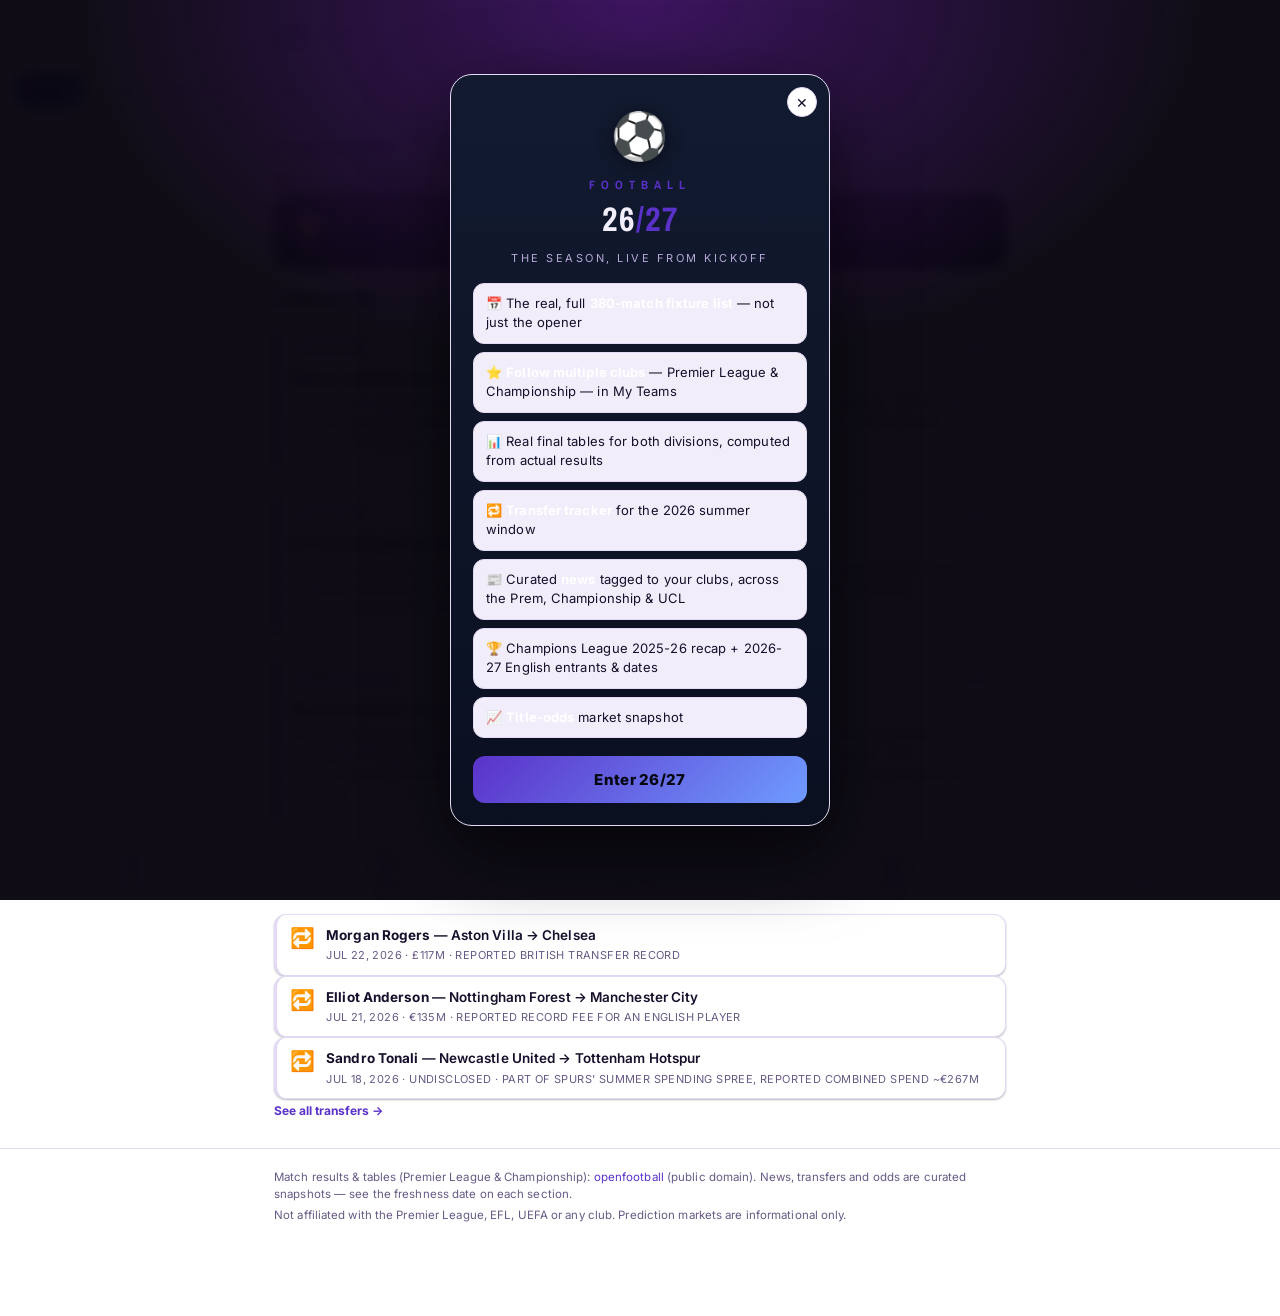
==== commit c2ebe5c1: "Add Live tab: kickoff-driven status, Central Time, TV info, commentary - New Live tab: today's match" ====
--- a/football-hub/index.html
+++ b/football-hub/index.html
@@ -52,6 +52,7 @@
 
 <nav class="tabs" id="tabs">
   <button class="tab is-active" data-view="today">Today</button>
+  <button class="tab" data-view="live">Live</button>
   <button class="tab" data-view="myteams">My Teams</button>
   <button class="tab" data-view="news">News</button>
   <button class="tab" data-view="transfers">Transfers</button>
@@ -70,11 +71,11 @@
   <button class="navbtn on" data-view="today">
     <svg viewBox="0 0 24 24" aria-hidden="true"><path d="M3 11l9-8 9 8M5 9v11h5v-6h4v6h5V9"/></svg><span>Home</span>
   </button>
+  <button class="navbtn" data-view="live">
+    <svg viewBox="0 0 24 24" aria-hidden="true"><circle cx="12" cy="12" r="9"/><path d="M12 8v4l3 2"/></svg><span>Live</span>
+  </button>
   <button class="navbtn" data-view="myteams">
     <svg viewBox="0 0 24 24" aria-hidden="true"><path d="M12 17.3l-5.5 3 1.5-6L3 10l6.2-.5L12 4l2.8 5.5L21 10l-5 4.3 1.5 6z"/></svg><span>My Teams</span>
-  </button>
-  <button class="navbtn" data-view="table">
-    <svg viewBox="0 0 24 24" aria-hidden="true"><path d="M4 20V10M10 20V4M16 20v-7M22 20H2"/></svg><span>Table</span>
   </button>
   <button class="navbtn" data-view="odds">
     <svg viewBox="0 0 24 24" aria-hidden="true"><path d="M3 3v18h18M7 15l4-5 3 3 5-7"/></svg><span>Odds</span>
--- a/football-hub/assets/styles.css
+++ b/football-hub/assets/styles.css
@@ -663,7 +663,7 @@
 .analyst-live{font-size:9.5px;font-weight:800;letter-spacing:.5px;text-transform:uppercase;color:var(--accent);
   background:rgba(61,220,151,.14);border:1px solid rgba(61,220,151,.3);border-radius:999px;padding:2px 8px}
 .analyst-body{font-size:13.5px;line-height:1.5;color:var(--ink);margin:0}
-.analyst-body b{color:#fff;font-weight:800}
+.analyst-body b{color:var(--ink);font-weight:800}
 .analyst.compact .analyst-body{font-size:13px}
 
 /* ---------- Key group-stage matchups (home page) ---------- */
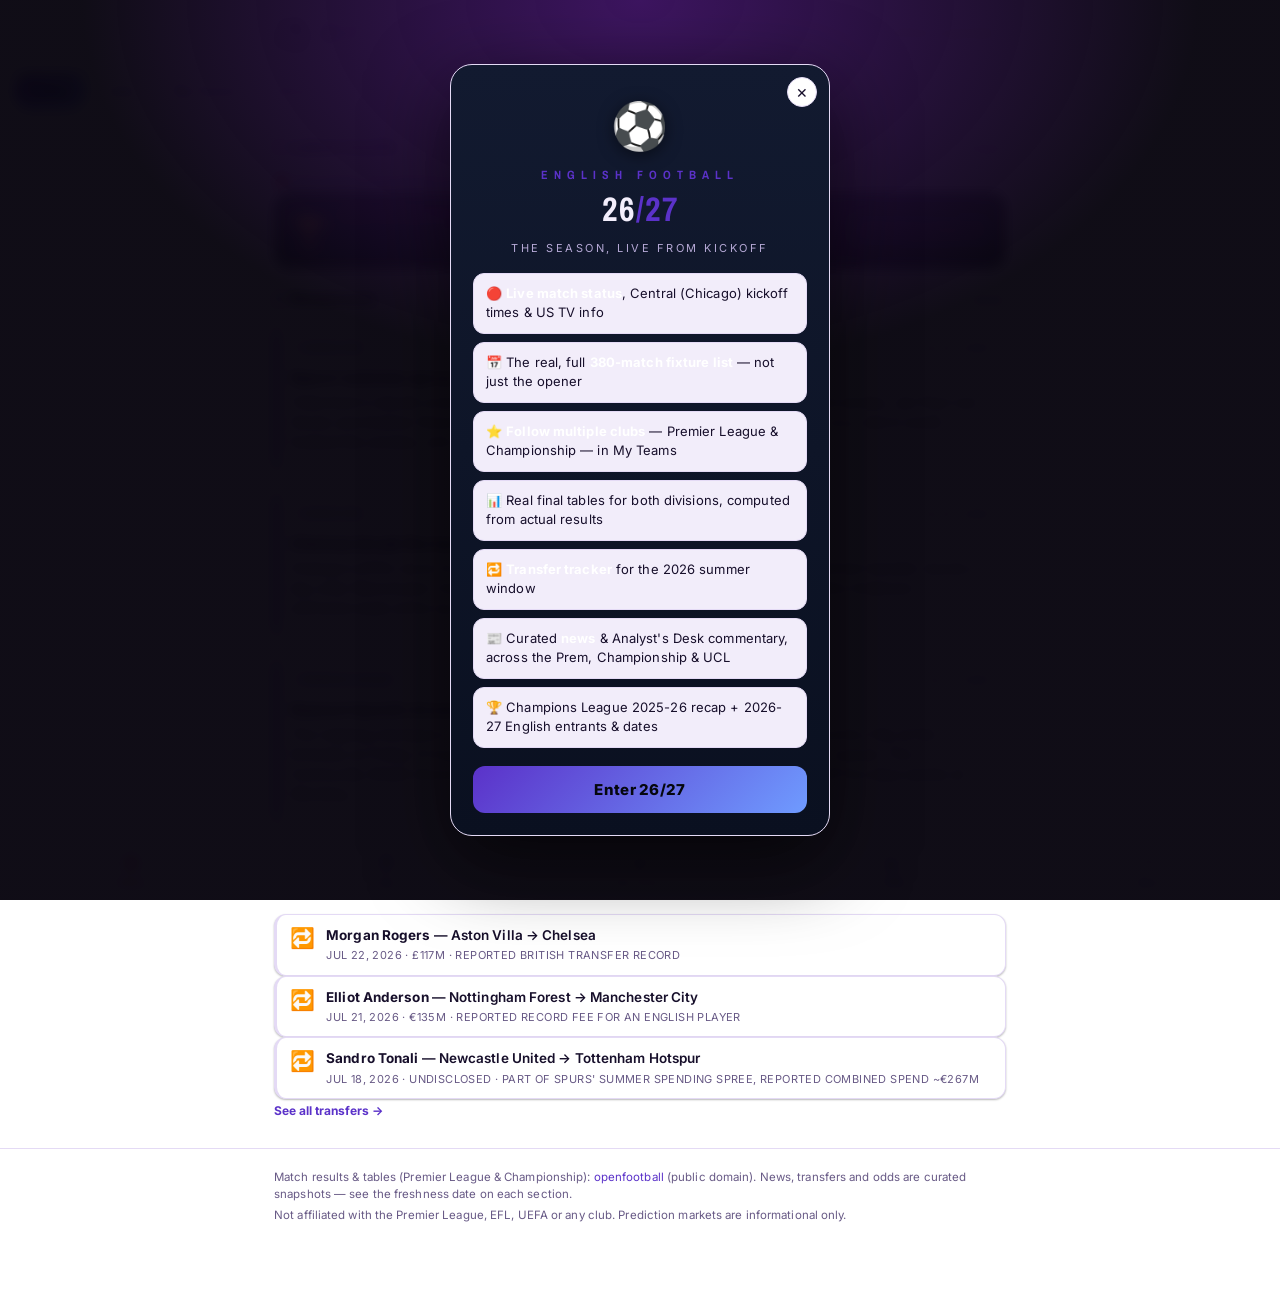
==== commit 127c1895: "Rebrand: "Football 26/27 Season" -> "English Football Season 26/27" Also verified the real-time coun" ====
--- a/football-hub/index.html
+++ b/football-hub/index.html
@@ -6,13 +6,13 @@
 <meta name="theme-color" content="#0a0713" media="(prefers-color-scheme: dark)" />
 <meta name="theme-color" content="#f8f5fc" media="(prefers-color-scheme: light)" />
 <meta name="color-scheme" content="dark light" />
-<meta name="description" content="Football 26/27 Season — one-stop live hub for the new season across the Premier League, Championship and UEFA Champions League: table, the real full fixture list, favourite-club tracking, news, transfers, and prediction markets." />
+<meta name="description" content="English Football Season 26/27 — one-stop live hub for the new season across the Premier League, Championship and UEFA Champions League: table, the real full fixture list, favourite-club tracking, live scores, news, transfers, and prediction markets." />
 <meta name="apple-mobile-web-app-capable" content="yes" />
 <meta name="mobile-web-app-capable" content="yes" />
 <meta name="apple-mobile-web-app-status-bar-style" content="black-translucent" />
-<meta name="apple-mobile-web-app-title" content="Football 26/27" />
+<meta name="apple-mobile-web-app-title" content="Eng. Football 26/27" />
 <meta name="format-detection" content="telephone=no" />
-<title>Football 26/27 Season — Live Hub</title>
+<title>English Football Season 26/27 — Live Hub</title>
 <link rel="icon" href="data:image/svg+xml,%3Csvg xmlns='http://www.w3.org/2000/svg' viewBox='0 0 100 100'%3E%3Ctext y='.9em' font-size='90'%3E%E2%9A%BD%3C/text%3E%3C/svg%3E" />
 <link rel="apple-touch-icon" href="icon.svg" />
 <link rel="manifest" href="manifest.webmanifest" />
@@ -28,9 +28,9 @@
     <div class="brand">
       <span class="brand-ball">⚽</span>
       <div class="brand-text">
-        <span class="brand-eyebrow">Football</span>
+        <span class="brand-eyebrow">English Football</span>
         <h1>26<span>/27</span></h1>
-        <p>Prem · Championship · UCL · My Teams</p>
+        <p>Prem · Championship · UCL</p>
       </div>
     </div>
     <div class="header-right">
@@ -105,17 +105,17 @@
   <div class="launch-card">
     <button class="fav-x launch-x" id="launchClose" aria-label="Close">✕</button>
     <div class="launch-mark">⚽</div>
-    <span class="launch-eyebrow">Football</span>
+    <span class="launch-eyebrow">English Football</span>
     <h2 class="launch-title">26<span>/27</span></h2>
     <p class="launch-sub">The season, live from kickoff</p>
     <ul class="launch-list">
+      <li>🔴 <b>Live match status</b>, Central (Chicago) kickoff times &amp; US TV info</li>
       <li>📅 The real, full <b>380-match fixture list</b> — not just the opener</li>
       <li>⭐ <b>Follow multiple clubs</b> — Premier League &amp; Championship — in My Teams</li>
       <li>📊 Real final tables for both divisions, computed from actual results</li>
       <li>🔁 <b>Transfer tracker</b> for the 2026 summer window</li>
-      <li>📰 Curated <b>news</b> tagged to your clubs, across the Prem, Championship &amp; UCL</li>
+      <li>📰 Curated <b>news</b> &amp; Analyst's Desk commentary, across the Prem, Championship &amp; UCL</li>
       <li>🏆 Champions League 2025-26 recap + 2026-27 English entrants &amp; dates</li>
-      <li>📈 <b>Title-odds</b> market snapshot</li>
     </ul>
     <button class="launch-enter" id="launchEnter">Enter 26/27</button>
   </div>
--- a/football-hub/assets/styles.css
+++ b/football-hub/assets/styles.css
@@ -720,7 +720,7 @@
 
 /* Brand — FIFA lockup */
 .brand-text{display:flex;flex-direction:column;line-height:1.05}
-.brand-eyebrow{font-family:"Archivo Narrow",sans-serif;font-size:9px;font-weight:800;letter-spacing:4px;color:var(--accent2);text-transform:uppercase}
+.brand-eyebrow{font-family:"Archivo Narrow",sans-serif;font-size:9px;font-weight:800;letter-spacing:2.5px;color:var(--accent2);text-transform:uppercase}
 .brand-text h1{font-size:18px;font-weight:800;letter-spacing:1.2px;text-transform:uppercase;margin:1px 0 0}
 .brand-text h1 span{color:var(--accent2)}
 .brand-text p{font-size:9px;letter-spacing:2px}
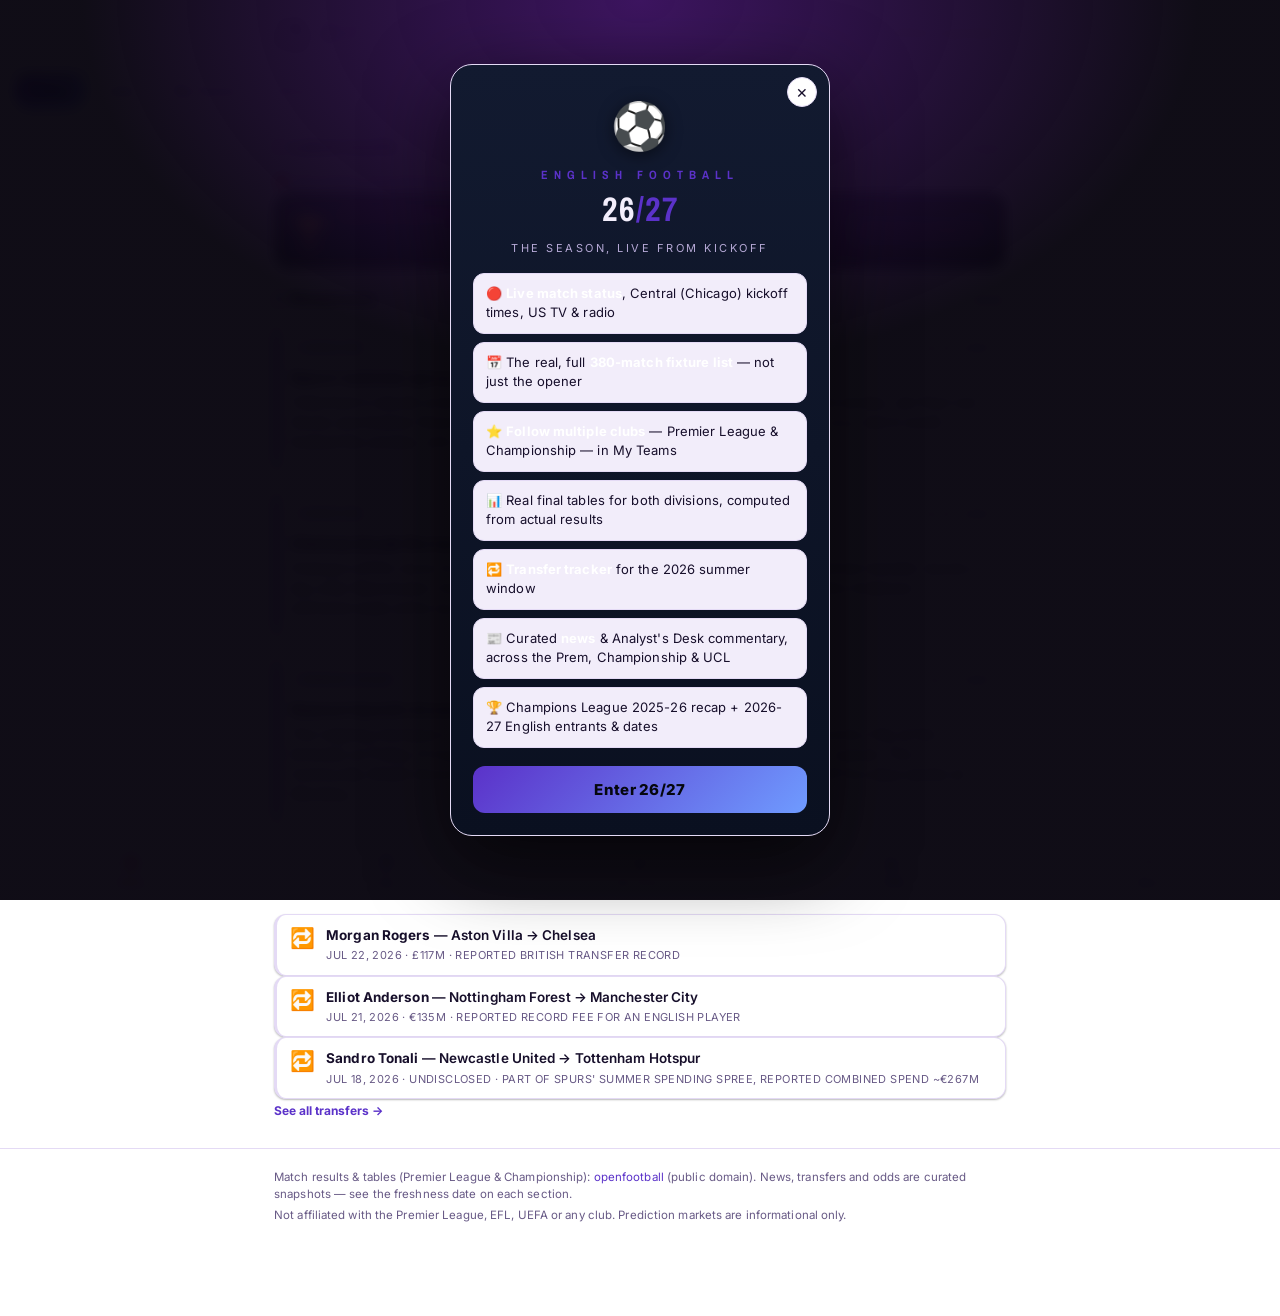
==== commit 16dc4404: "Add live radio links: talkSPORT, BBC Radio 5 Live, TuneIn Real, sourced radio integration for live g" ====
--- a/football-hub/index.html
+++ b/football-hub/index.html
@@ -109,7 +109,7 @@
     <h2 class="launch-title">26<span>/27</span></h2>
     <p class="launch-sub">The season, live from kickoff</p>
     <ul class="launch-list">
-      <li>🔴 <b>Live match status</b>, Central (Chicago) kickoff times &amp; US TV info</li>
+      <li>🔴 <b>Live match status</b>, Central (Chicago) kickoff times, US TV &amp; radio</li>
       <li>📅 The real, full <b>380-match fixture list</b> — not just the opener</li>
       <li>⭐ <b>Follow multiple clubs</b> — Premier League &amp; Championship — in My Teams</li>
       <li>📊 Real final tables for both divisions, computed from actual results</li>
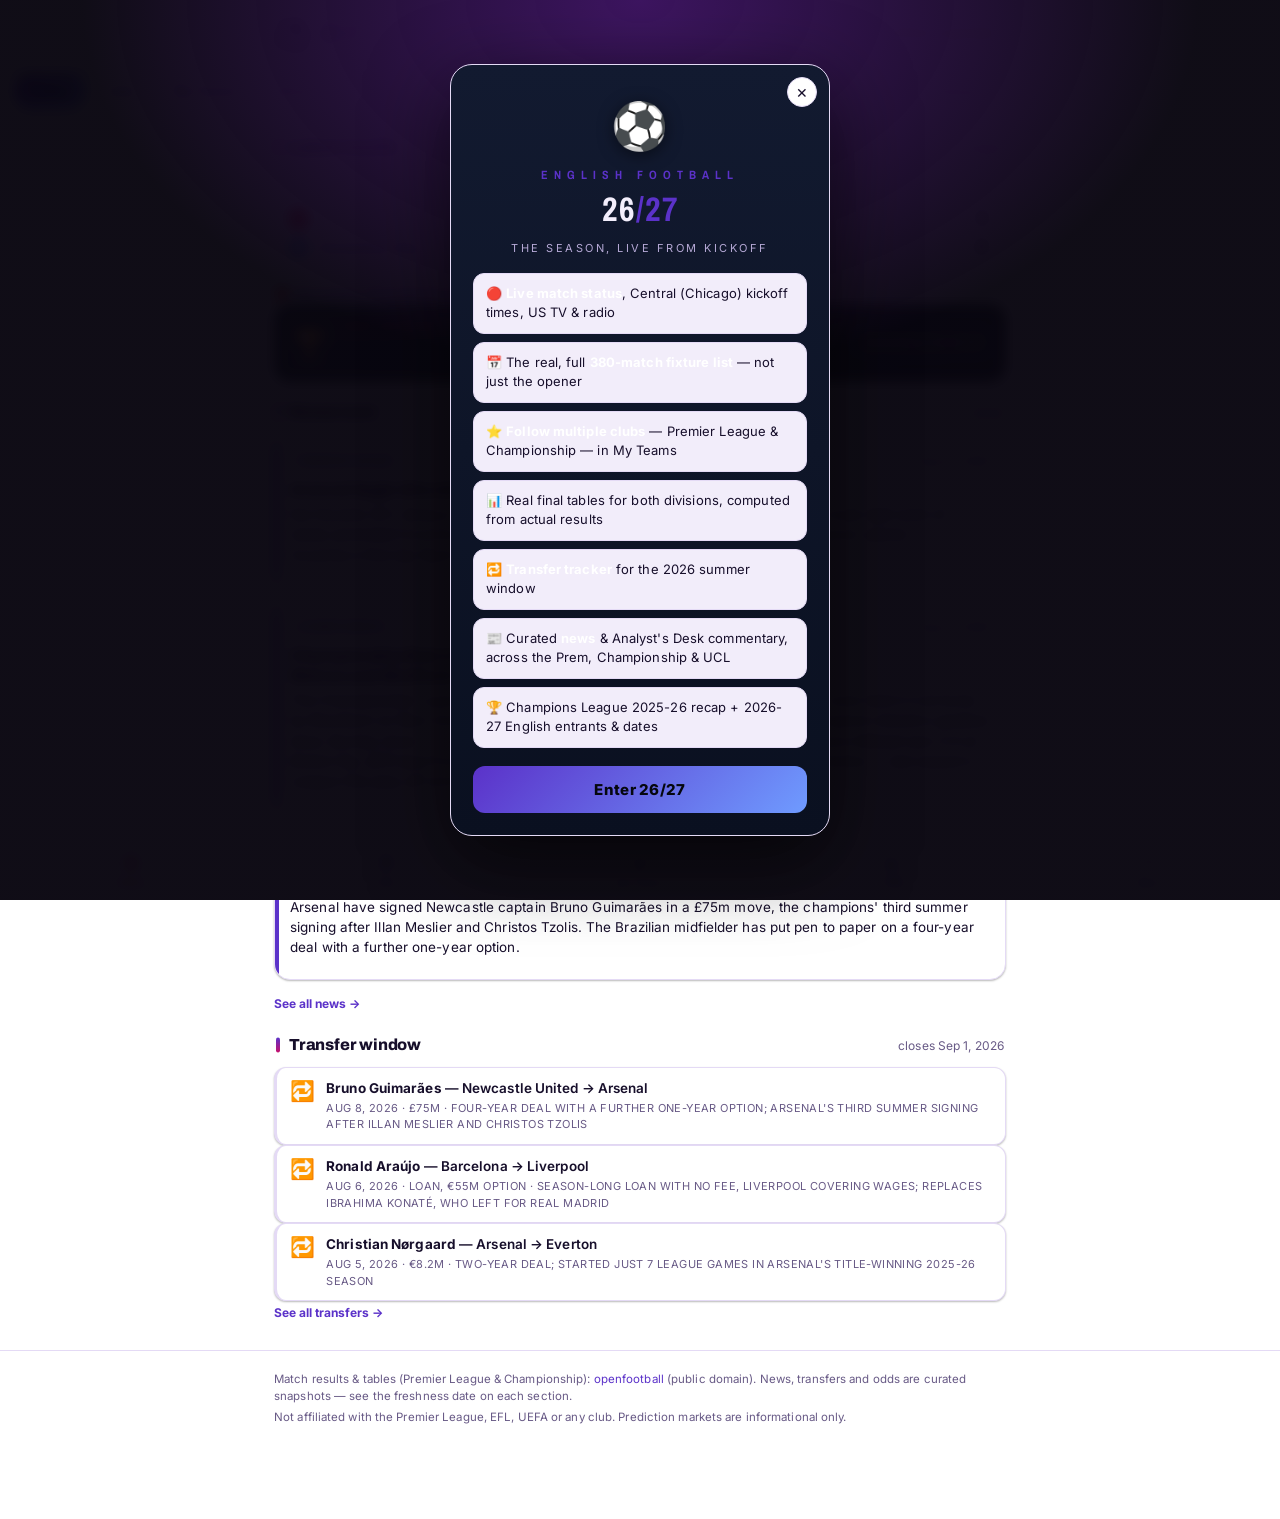
==== commit 567da1ee: "Fix live table zero-seeding, refresh season data, add Fantasy tab - computeTable() now seeds every c" ====
--- a/football-hub/index.html
+++ b/football-hub/index.html
@@ -61,6 +61,7 @@
   <button class="tab" data-view="teams">Teams</button>
   <button class="tab" data-view="ucl">Champions League</button>
   <button class="tab" data-view="odds">Odds</button>
+  <button class="tab" data-view="fantasy">Fantasy</button>
 </nav>
 
 <main class="wrap" id="main">
--- a/football-hub/assets/styles.css
+++ b/football-hub/assets/styles.css
@@ -100,6 +100,18 @@
 .tcard .flag{font-size:26px}
 .tcard .nm{font-weight:700;font-size:13.5px;line-height:1.2}
 .tcard .gp{font-size:11px;color:var(--muted)}
+
+/* Fantasy / player picks */
+.posgroup{margin-bottom:18px}
+.posgroup-h{display:flex;align-items:baseline;gap:8px;margin-bottom:9px}
+.posgroup-h h3{margin:0;font-size:14px;font-weight:800;letter-spacing:.3px}
+.posgroup-h span{font-size:11px;color:var(--muted);font-weight:600}
+.pcard{background:var(--card);border:1px solid var(--line);border-radius:14px;padding:12px 13px;margin-bottom:9px}
+.pcard-top{display:flex;align-items:center;gap:10px;margin-bottom:6px}
+.pcard-nm{font-weight:800;font-size:14px;line-height:1.2}
+.pcard-club{font-size:11px;color:var(--muted);font-weight:600}
+.pcard-stat{margin-left:auto;font-size:11px;font-weight:800;color:var(--accent);background:var(--card2);border:1px solid var(--line);border-radius:999px;padding:4px 10px;white-space:nowrap;text-align:right}
+.pcard-note{font-size:12.5px;line-height:1.5;color:var(--ink);opacity:.9;margin:0}
 
 /* Venues */
 .vcard{background:var(--card);border:1px solid var(--line);border-radius:14px;padding:13px;margin-bottom:10px}
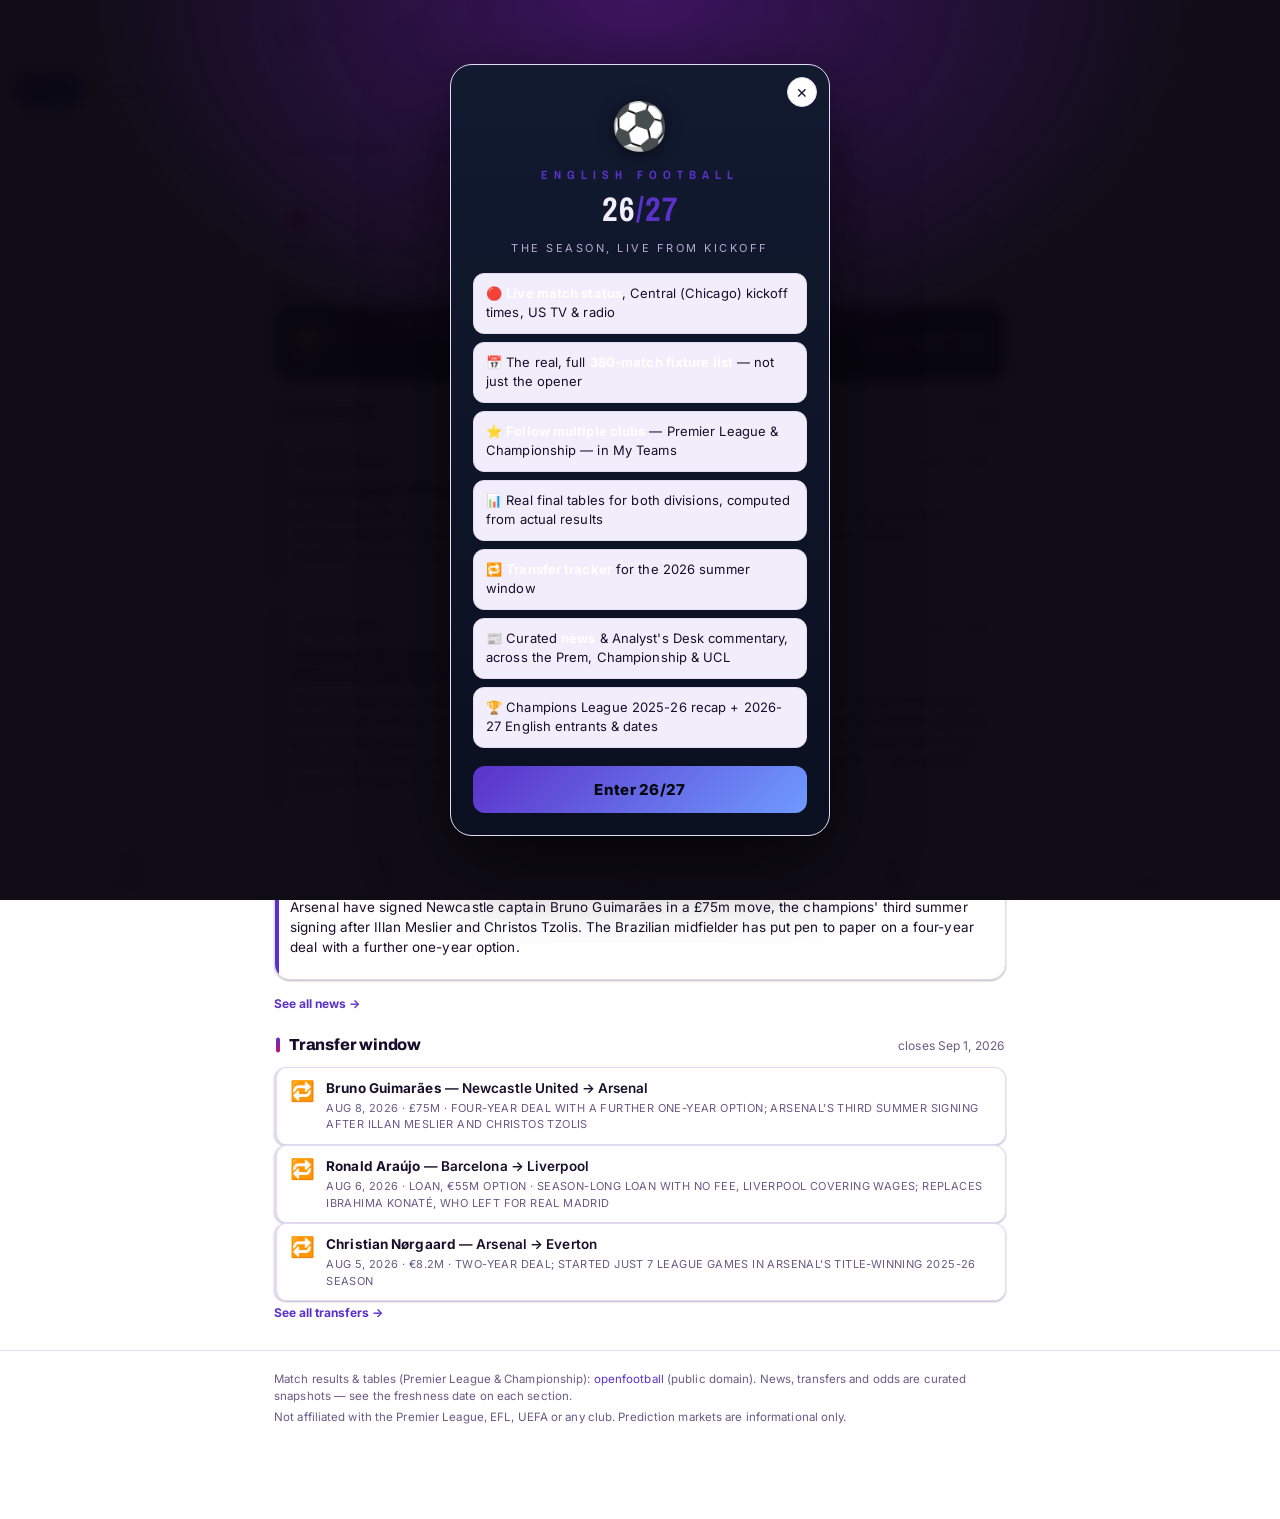
==== commit fc82dbfb: "Single-chip decision, club-tagged transfers with bank tracking, mini-league standings, Fantasy tab m" ====
--- a/football-hub/index.html
+++ b/football-hub/index.html
@@ -52,6 +52,7 @@
 
 <nav class="tabs" id="tabs">
   <button class="tab is-active" data-view="today">Today</button>
+  <button class="tab" data-view="fantasy">Fantasy</button>
   <button class="tab" data-view="live">Live</button>
   <button class="tab" data-view="myteams">My Teams</button>
   <button class="tab" data-view="news">News</button>
@@ -61,7 +62,6 @@
   <button class="tab" data-view="teams">Teams</button>
   <button class="tab" data-view="ucl">Champions League</button>
   <button class="tab" data-view="odds">Odds</button>
-  <button class="tab" data-view="fantasy">Fantasy</button>
 </nav>
 
 <main class="wrap" id="main">
--- a/football-hub/assets/styles.css
+++ b/football-hub/assets/styles.css
@@ -112,6 +112,11 @@
 .pcard-club{font-size:11px;color:var(--muted);font-weight:600}
 .pcard-stat{margin-left:auto;font-size:11px;font-weight:800;color:var(--accent);background:var(--card2);border:1px solid var(--line);border-radius:999px;padding:4px 10px;white-space:nowrap;text-align:right}
 .pcard-note{font-size:12.5px;line-height:1.5;color:var(--ink);opacity:.9;margin:0}
+.fpl-form{margin-bottom:14px}
+.fpl-form label{display:block;font-size:11px;font-weight:800;text-transform:uppercase;letter-spacing:.5px;color:var(--muted);margin-bottom:6px}
+.fpl-form-row{display:flex;gap:8px;margin-bottom:6px}
+.fpl-input{flex:1;background:var(--card);border:1px solid var(--line);color:var(--ink);border-radius:10px;padding:10px 12px;font-size:14px;min-width:0}
+.fpl-form-row .chipbtn{flex-shrink:0}
 
 /* Venues */
 .vcard{background:var(--card);border:1px solid var(--line);border-radius:14px;padding:13px;margin-bottom:10px}
@@ -125,8 +130,13 @@
 .chip.acc{color:var(--accent)}
 
 /* Predictions */
-.banner{background:linear-gradient(135deg,#1b2a52,#162043);border:1px solid var(--line);border-radius:14px;padding:14px;margin-bottom:14px;font-size:13px;color:var(--muted)}
-.banner b{color:var(--ink)}
+/* .banner's own background is always dark (regardless of the system
+   light/dark theme), so — same reasoning as .launch-title/.launch-sub
+   above — its text uses fixed light colours instead of the theme-following
+   --ink/--muted vars, which left near-invisible dark-on-dark text here in
+   light mode. */
+.banner{background:linear-gradient(135deg,#1b2a52,#162043);border:1px solid var(--line);border-radius:14px;padding:14px;margin-bottom:14px;font-size:13px;color:#b6a9d6}
+.banner b{color:#f3eefc}
 .odds-row{display:flex;align-items:center;gap:11px;background:var(--card);border:1px solid var(--line);border-radius:12px;padding:10px 12px;margin-bottom:8px}
 .odds-row .rank{font-weight:800;color:var(--muted);width:20px;text-align:center;font-variant-numeric:tabular-nums}
 .odds-row .flag{font-size:22px}
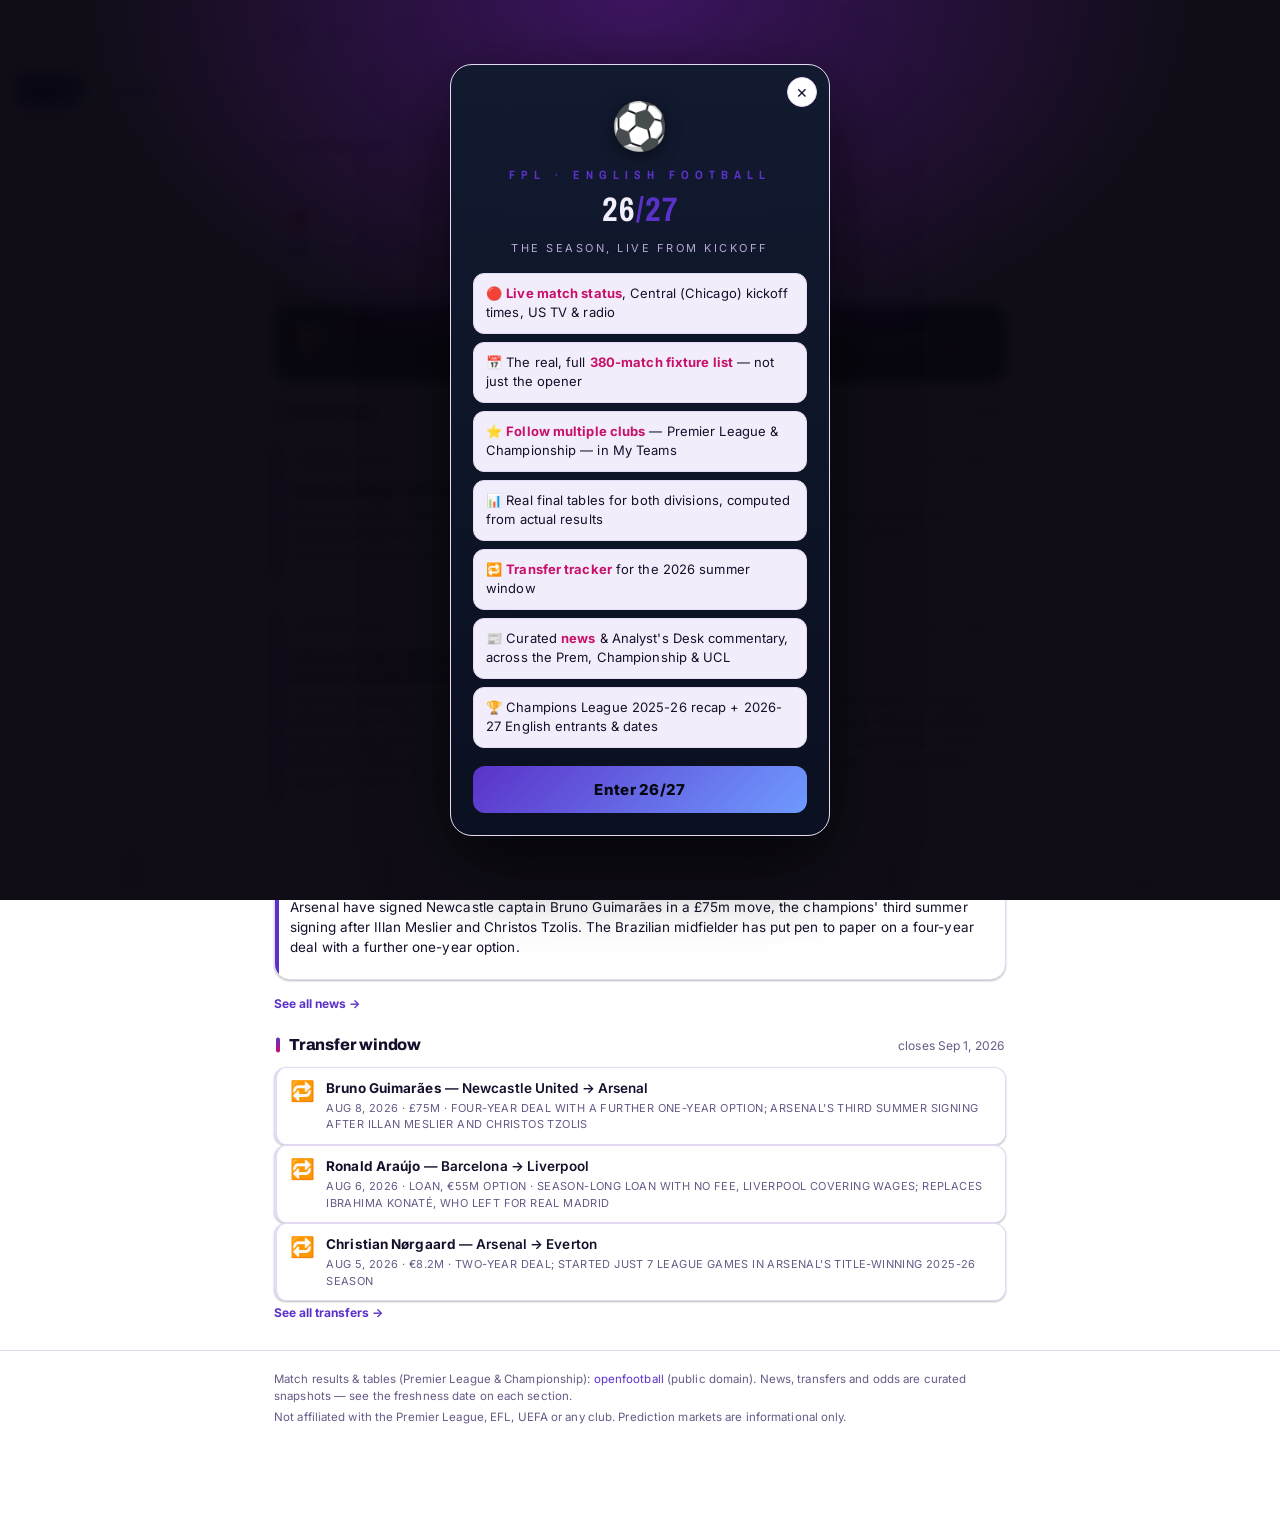
==== commit 03986c37: "FPL: real club crests (alfred-crests.json, 20 official PL badges + 24 ESPN), app renamed FPL, launch" ====
--- a/football-hub/index.html
+++ b/football-hub/index.html
@@ -10,9 +10,9 @@
 <meta name="apple-mobile-web-app-capable" content="yes" />
 <meta name="mobile-web-app-capable" content="yes" />
 <meta name="apple-mobile-web-app-status-bar-style" content="black-translucent" />
-<meta name="apple-mobile-web-app-title" content="Eng. Football 26/27" />
+<meta name="apple-mobile-web-app-title" content="FPL" />
 <meta name="format-detection" content="telephone=no" />
-<title>English Football Season 26/27 — Live Hub</title>
+<title>FPL — English Football 26/27</title>
 <link rel="icon" href="data:image/svg+xml,%3Csvg xmlns='http://www.w3.org/2000/svg' viewBox='0 0 100 100'%3E%3Ctext y='.9em' font-size='90'%3E%E2%9A%BD%3C/text%3E%3C/svg%3E" />
 <link rel="apple-touch-icon" href="icon.svg" />
 <link rel="manifest" href="manifest.webmanifest" />
@@ -106,7 +106,7 @@
   <div class="launch-card">
     <button class="fav-x launch-x" id="launchClose" aria-label="Close">✕</button>
     <div class="launch-mark">⚽</div>
-    <span class="launch-eyebrow">English Football</span>
+    <span class="launch-eyebrow">FPL · English Football</span>
     <h2 class="launch-title">26<span>/27</span></h2>
     <p class="launch-sub">The season, live from kickoff</p>
     <ul class="launch-list">
--- a/football-hub/assets/styles.css
+++ b/football-hub/assets/styles.css
@@ -768,7 +768,7 @@
 .launch-sub{color:#b6a9d6;font-size:11px;text-transform:uppercase;letter-spacing:2.5px;margin:5px 0 16px}
 .launch-list{list-style:none;margin:0 0 18px;padding:0;text-align:left;display:flex;flex-direction:column;gap:8px}
 .launch-list li{font-size:13px;background:var(--card2);border:1px solid var(--line);border-radius:11px;padding:10px 12px}
-.launch-list b{color:#fff}
+.launch-list b{color:var(--accent);font-weight:700}   /* 2026-10-17: was #fff on the light card -- invisible */
 .launch-enter{width:100%;background:linear-gradient(135deg,var(--accent2),#6f9bff);color:#05070e;font-weight:800;font-size:15px;border:0;border-radius:12px;padding:14px;cursor:pointer;letter-spacing:.3px}
 .launch-more{width:100%;background:none;border:0;color:var(--accent2);font-weight:700;font-size:13px;margin-top:10px;cursor:pointer}
 
@@ -817,3 +817,8 @@
   /* Don't print other tabs' content if somehow visible. */
   @page{margin:14mm}
 }
+
+/* Real club crests (2026-10-17): the image covers the coloured code circle; if it fails it removes itself and the circle shows */
+.crest{position:relative;overflow:hidden}
+.crest .crest-logo{position:absolute;inset:0;width:100%;height:100%;object-fit:contain;padding:1px;box-sizing:border-box}
+.crest.has-logo{background:transparent !important;color:transparent !important;border-radius:0}
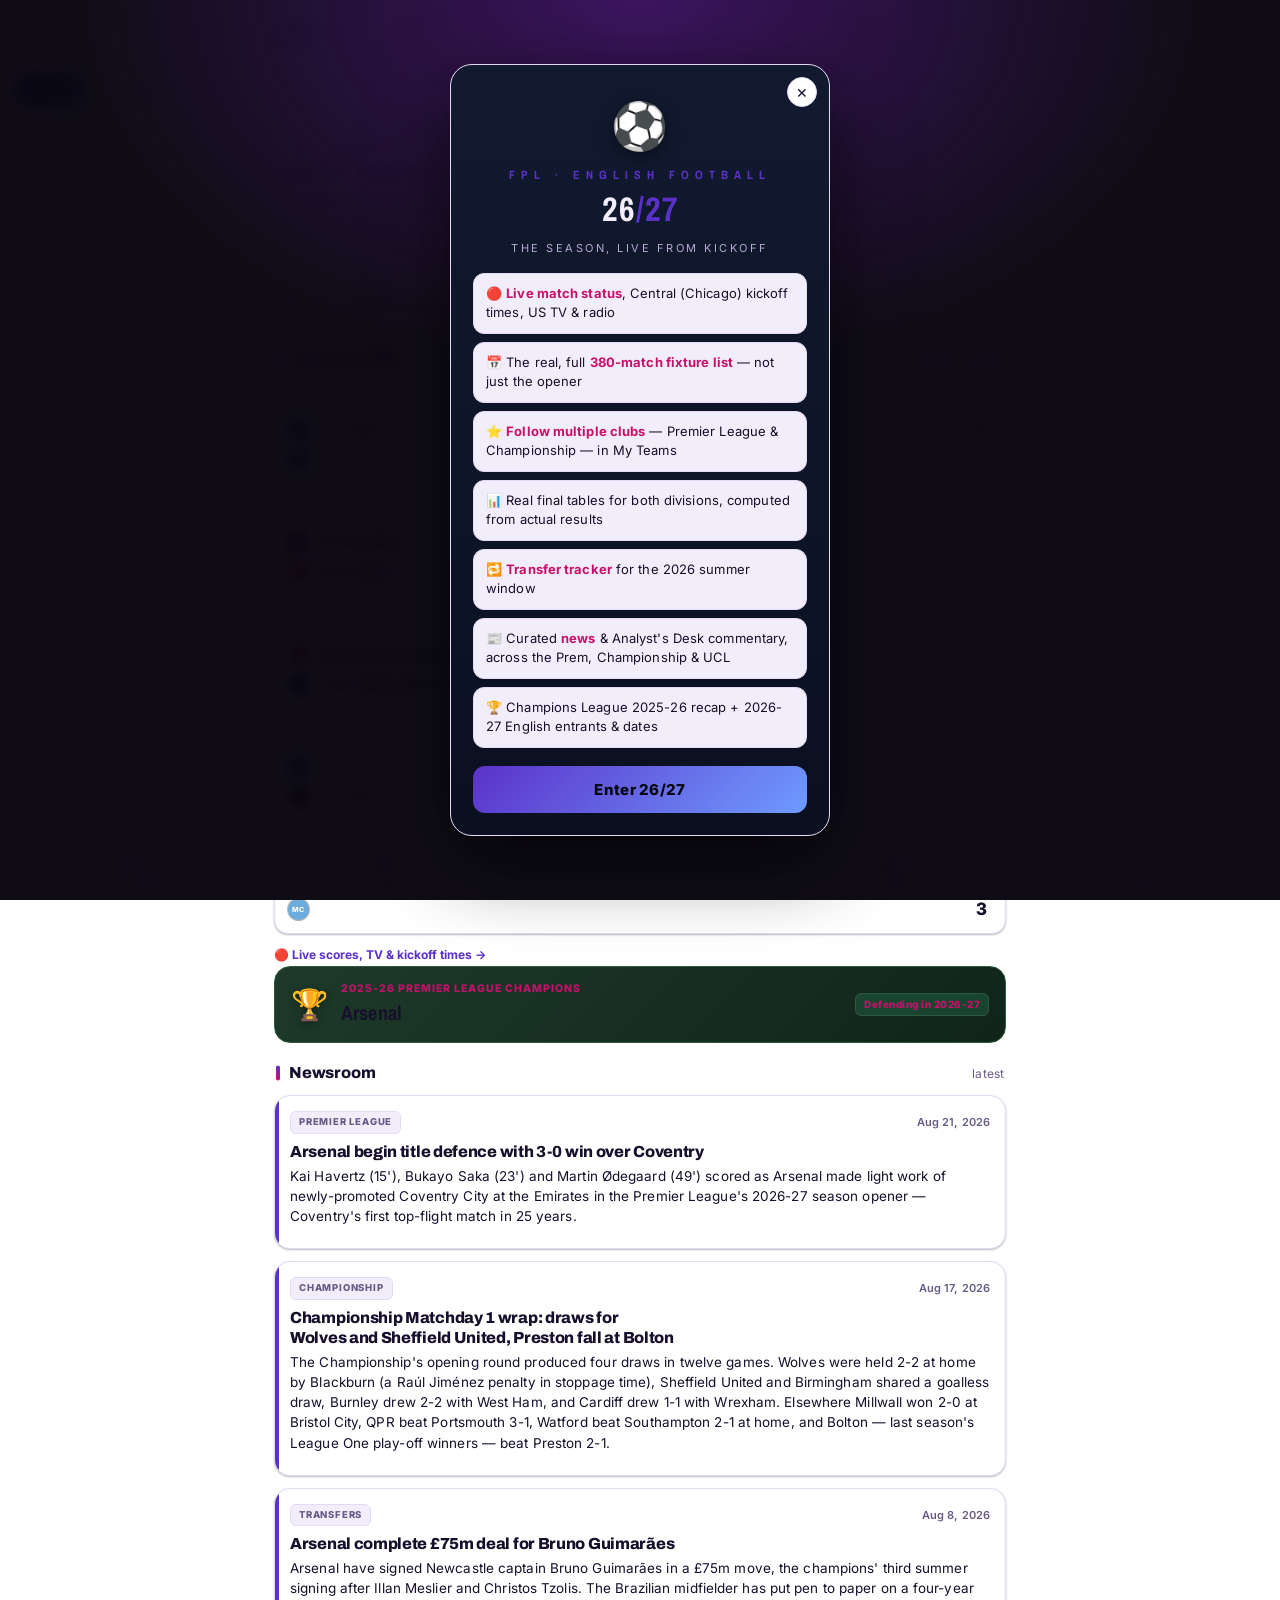
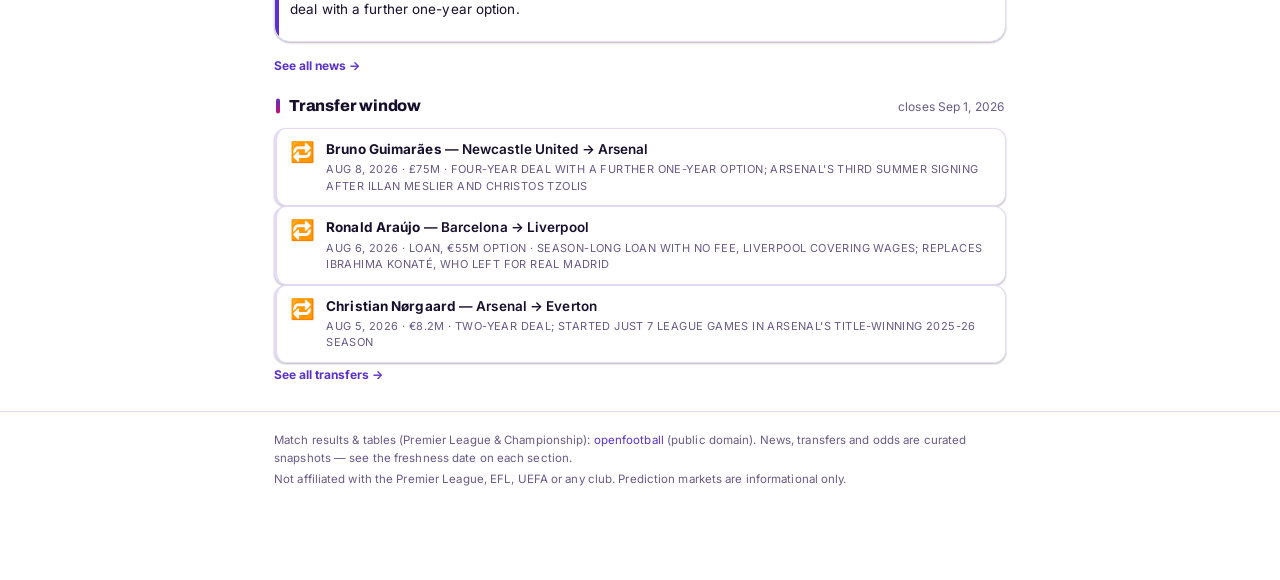
==== commit d08c162e: "FPL app: live scores every 30 s from the VPS mirror; Match centre (ESPN stats, key events, play-by-p" ====
--- a/football-hub/index.html
+++ b/football-hub/index.html
@@ -47,6 +47,13 @@
     <div class="fav-head"><h3>Choose your clubs</h3><button id="favClose" class="fav-x">✕</button></div>
     <input id="favSearch" type="search" placeholder="Search 44 clubs — Premier League &amp; Championship…" />
     <div class="fav-list" id="favList"></div>
+  </div>
+</div>
+
+<div class="fav-sheet" id="mcSheet" hidden>
+  <div class="fav-panel mc-panel">
+    <div class="fav-head"><h3 id="mcTitle">Match centre</h3><button id="mcClose" class="fav-x">✕</button></div>
+    <div id="mcBody"></div>
   </div>
 </div>
 
--- a/football-hub/assets/styles.css
+++ b/football-hub/assets/styles.css
@@ -822,3 +822,46 @@
 .crest{position:relative;overflow:hidden}
 .crest .crest-logo{position:absolute;inset:0;width:100%;height:100%;object-fit:contain;padding:1px;box-sizing:border-box}
 .crest.has-logo{background:transparent !important;color:transparent !important;border-radius:0}
+
+/* ===== AI Manager (capstone 2026-10-17) ===== */
+.ai-call{border:1px solid var(--line);border-radius:14px;padding:14px;margin:12px 0;background:var(--card2)}
+.ai-call.hold{border-left:5px solid #2f9e6e}.ai-call.move{border-left:5px solid var(--accent)}
+.ai-verdict{font-size:18px;font-weight:800;margin-bottom:4px}
+.ai-meta{font-size:13px;opacity:.85;margin-top:3px}
+.ai-why{margin:10px 0 16px}.ai-why summary{cursor:pointer;font-weight:700;padding:6px 0}
+.ai-lines{width:100%;border-collapse:collapse;font-size:12.5px;margin:6px 0 10px;font-variant-numeric:tabular-nums}
+.ai-lines th,.ai-lines td{padding:6px 5px;border-bottom:1px solid var(--line);text-align:left}
+.ai-lines tr.hold td{font-weight:700}
+.ai-rules{margin:4px 0 10px 18px;font-size:12.5px}
+.ai-squad{display:flex;flex-direction:column;gap:6px}.ai-bench{font-size:12px;opacity:.7;margin-top:6px;text-transform:uppercase;letter-spacing:.06em}
+.ai-row{display:grid;grid-template-columns:24px 34px 1fr auto;align-items:center;gap:8px;font-size:13.5px}
+.ai-pos{font-size:11px;opacity:.7}.ai-nm{min-width:0;overflow:hidden;text-overflow:ellipsis;white-space:nowrap}
+.armband{display:inline-block;font-size:10px;background:var(--accent);color:#fff;border-radius:50%;width:16px;height:16px;line-height:16px;text-align:center;margin-left:4px}
+.armband.v{background:#888}
+.press{font-size:11px;margin-left:4px}.up{color:#2f9e6e}.down{color:#d0453a}
+.fdr{display:flex;gap:2px}.fdr i,.fdr-key i{font-style:normal;font-size:10px;font-weight:700;width:30px;text-align:center;border-radius:4px;padding:3px 0}
+.fdr i small{font-size:8px;opacity:.8}
+.fdr1{background:#257d5a;color:#fff}.fdr2{background:#01fc7a;color:#0a2}.fdr2{color:#06371f}.fdr3{background:#e7e7e7;color:#333}.fdr4{background:#ff1751;color:#fff}.fdr5{background:#80072d;color:#fff}
+.fdr-key{display:flex;gap:4px;align-items:center;font-size:11px;opacity:.85;margin:4px 0 8px;flex-wrap:wrap}
+.fresh{font-size:11px;opacity:.75}.fresh.stale{color:#d0453a;opacity:1;font-weight:700}
+.ai-league-me{display:flex;flex-direction:column;gap:4px;margin:6px 0 10px}.spark{width:100%;max-width:260px;height:56px;color:var(--accent)}
+.price-cols{display:grid;grid-template-columns:1fr 1fr;gap:12px}.price-cols h4{margin:4px 0;font-size:13px}
+.price-row{display:flex;justify-content:space-between;font-size:12.5px;padding:3px 0;border-bottom:1px solid var(--line)}
+.ai-today{border:1px solid var(--line);border-radius:14px;padding:14px;margin:8px 0 16px;background:var(--card2);cursor:pointer}
+.ai-today-h{font-size:12px;letter-spacing:.08em;text-transform:uppercase;opacity:.75}
+@media (max-width:380px){.fdr i{width:24px}.ai-row{grid-template-columns:22px 30px 1fr}.ai-row .fdr{grid-column:1/-1}}
+
+/* Match centre (2026-10-17) */
+.mc-open{margin-top:10px;width:100%;background:var(--card);border:1px solid var(--line);color:var(--ink);border-radius:12px;padding:10px;font-weight:600;cursor:pointer}
+.mc-panel{overflow-y:auto}
+.mc-score{display:flex;justify-content:center;align-items:center;gap:14px;font-size:15px}
+.mc-score b{font-size:26px}
+.mc-status{text-align:center;opacity:.75;font-size:12px;margin-bottom:8px}
+.mc-tools{display:flex;flex-wrap:wrap;gap:8px;align-items:center;margin:8px 0}
+.mc-listen{background:var(--card);border:1px solid var(--line);color:var(--ink);border-radius:999px;padding:8px 14px;cursor:pointer}
+.mc-listen.on{border-color:#e5484d;color:#e5484d}
+.mc-panel h4{margin:14px 0 6px;font-size:13px;text-transform:uppercase;letter-spacing:.04em;opacity:.8}
+.mc-stat{display:grid;grid-template-columns:1fr 2fr 1fr;text-align:center;padding:4px 0;border-bottom:1px solid var(--line);font-size:13px}
+.mc-stat em{font-style:normal;opacity:.7}
+.mc-key,.mc-com{font-size:13px;padding:6px 0;border-bottom:1px solid var(--line);line-height:1.4}
+.mc-kt{opacity:.7}
